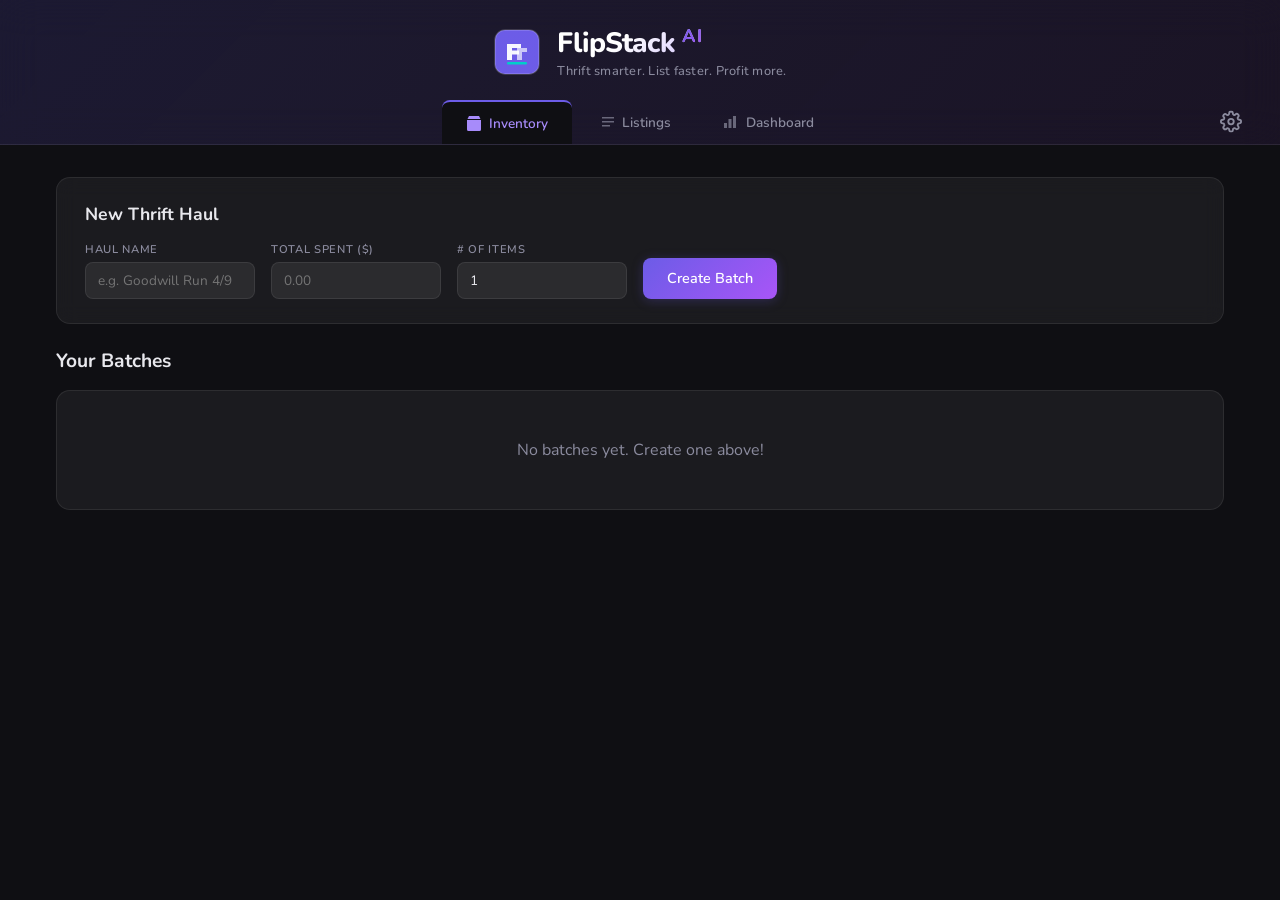
==== templates/index.html @ 7e057d4c "Fix dropdown overwriting title field, add Facebook launch button - Content script now tracks all fil" ====
<!DOCTYPE html>
<html lang="en">
<head>
    <meta charset="UTF-8">
    <meta name="viewport" content="width=device-width, initial-scale=1.0">
    <title>FlipStack AI</title>
    <link rel="preconnect" href="https://fonts.googleapis.com">
    <link rel="preconnect" href="https://fonts.gstatic.com" crossorigin>
    <link href="https://fonts.googleapis.com/css2?family=Nunito:wght@400;500;600;700;800&display=swap" rel="stylesheet">
    <link rel="stylesheet" href="/static/style.css">
</head>
<body>
    <header>
        <div class="brand">
            <svg class="logo" viewBox="0 0 48 48" fill="none" xmlns="http://www.w3.org/2000/svg">
                <rect x="2" y="2" width="44" height="44" rx="10" fill="url(#logo-grad)" stroke="rgba(255,255,255,0.2)" stroke-width="1.5"/>
                <path d="M14 32 L14 16 L28 16 L28 20 L19 20 L19 22.5 L26 22.5 L26 26.5 L19 26.5 L19 32 Z" fill="white" opacity="0.95"/>
                <path d="M24 20 L34 20 L34 24 L29 24 L29 32 L24 32 Z" fill="white" opacity="0.65"/>
                <rect x="14" y="34" width="20" height="2.5" rx="1.25" fill="url(#bar-grad)"/>
                <defs>
                    <linearGradient id="logo-grad" x1="0" y1="0" x2="48" y2="48">
                        <stop offset="0%" stop-color="#6c5ce7"/>
                        <stop offset="100%" stop-color="#a855f7"/>
                    </linearGradient>
                    <linearGradient id="bar-grad" x1="14" y1="0" x2="34" y2="0">
                        <stop offset="0%" stop-color="#00cec9"/>
                        <stop offset="100%" stop-color="#55efc4"/>
                    </linearGradient>
                </defs>
            </svg>
            <div class="brand-text">
                <h1>FlipStack <span class="ai-badge">AI</span></h1>
                <p class="tagline">Thrift smarter. List faster. Profit more.</p>
            </div>
        </div>
        <div class="header-row">
            <nav class="tabs">
                <button class="tab active" data-tab="inventory">
                    <svg width="16" height="16" viewBox="0 0 16 16" fill="currentColor"><path d="M3 1h10l1.5 3H1.5L3 1zM1 5h14v9.5a1.5 1.5 0 01-1.5 1.5h-11A1.5 1.5 0 011 14.5V5zm5 3h4v1.5H6z"/></svg>
                    Inventory
                </button>
                <button class="tab" data-tab="listings">
                    <svg width="16" height="16" viewBox="0 0 16 16" fill="currentColor"><path d="M2 3h12v1.5H2zm0 4h12v1.5H2zm0 4h8v1.5H2z"/></svg>
                    Listings
                </button>
                <button class="tab" data-tab="dashboard">
                    <svg width="16" height="16" viewBox="0 0 16 16" fill="currentColor"><path d="M1 14V9h3v5zm4.5 0V5h3v9zm4.5 0V2h3v12z"/></svg>
                    Dashboard
                </button>
            </nav>
            <button class="settings-cog" id="settings-cog" title="Settings">
                <svg width="22" height="22" viewBox="0 0 24 24" fill="none" stroke="currentColor" stroke-width="2" stroke-linecap="round" stroke-linejoin="round">
                    <circle cx="12" cy="12" r="3"/>
                    <path d="M19.4 15a1.65 1.65 0 00.33 1.82l.06.06a2 2 0 010 2.83 2 2 0 01-2.83 0l-.06-.06a1.65 1.65 0 00-1.82-.33 1.65 1.65 0 00-1 1.51V21a2 2 0 01-4 0v-.09A1.65 1.65 0 009 19.4a1.65 1.65 0 00-1.82.33l-.06.06a2 2 0 01-2.83-2.83l.06-.06A1.65 1.65 0 004.68 15a1.65 1.65 0 00-1.51-1H3a2 2 0 010-4h.09A1.65 1.65 0 004.6 9a1.65 1.65 0 00-.33-1.82l-.06-.06a2 2 0 012.83-2.83l.06.06A1.65 1.65 0 009 4.68a1.65 1.65 0 001-1.51V3a2 2 0 014 0v.09a1.65 1.65 0 001 1.51 1.65 1.65 0 001.82-.33l.06-.06a2 2 0 012.83 2.83l-.06.06A1.65 1.65 0 0019.4 9a1.65 1.65 0 001.51 1H21a2 2 0 010 4h-.09a1.65 1.65 0 00-1.51 1z"/>
                </svg>
            </button>
        </div>
    </header>

    <main>
        <!-- ==================== INVENTORY TAB ==================== -->
        <div class="tab-content active" id="tab-inventory">
            <section class="card batch-create-section">
                <h2>New Thrift Haul</h2>
                <div class="batch-form">
                    <div class="batch-field">
                        <label>Haul Name</label>
                        <input type="text" id="batch-name" placeholder="e.g. Goodwill Run 4/9">
                    </div>
                    <div class="batch-field">
                        <label>Total Spent ($)</label>
                        <input type="number" id="batch-total" step="0.01" min="0" placeholder="0.00">
                    </div>
                    <div class="batch-field">
                        <label># of Items</label>
                        <input type="number" id="batch-count" step="1" min="1" value="1" placeholder="1">
                    </div>
                    <button class="btn btn-accent" id="create-batch-btn">Create Batch</button>
                </div>
                <!-- Success callout after batch creation -->
                <div class="batch-created-callout" id="batch-created-callout" hidden>
                    <p>Batch created! Ready to upload items.</p>
                    <button class="btn btn-accent" id="go-to-listings-btn">Go to Listings &rarr;</button>
                </div>
            </section>

            <section class="batches-section">
                <h2>Your Batches</h2>
                <div id="batches-container">
                    <p class="empty-state" id="batches-empty">No batches yet. Create one above!</p>
                </div>
            </section>
        </div>

        <!-- ==================== LISTINGS TAB ==================== -->
        <div class="tab-content" id="tab-listings">
            <section class="card upload-section">
                <div class="upload-options">
                    <div class="upload-option">
                        <label>Batch</label>
                        <select id="upload-batch-select"><option value="">None</option></select>
                    </div>
                    <div class="upload-option">
                        <label>Category</label>
                        <select id="upload-category-select"><option value="">Select...</option></select>
                    </div>
                </div>
                <div id="dropzone" class="dropzone">
                    <div class="dropzone-content">
                        <div class="dropzone-icon">
                            <svg width="48" height="48" viewBox="0 0 48 48" fill="none"><rect x="4" y="8" width="40" height="32" rx="6" stroke="currentColor" stroke-width="2.5" fill="none"/><circle cx="16" cy="20" r="4" stroke="currentColor" stroke-width="2"/><path d="M4 32l10-10 8 8 6-6 16 16" stroke="currentColor" stroke-width="2.5" stroke-linecap="round" stroke-linejoin="round" fill="none"/></svg>
                        </div>
                        <p><strong>Drop clothing photos here</strong></p>
                        <p class="muted">or click to browse &bull; Multiple photos = one listing</p>
                    </div>
                    <input type="file" id="file-input" multiple accept="image/*" hidden>
                </div>
                <button id="upload-btn" class="btn btn-accent" disabled>
                    <span class="btn-text">Upload &amp; Analyze</span>
                    <span class="btn-loading" hidden>
                        <span class="spinner"></span> Analyzing with AI...
                    </span>
                </button>
            </section>

            <section class="listings-section">
                <div class="listings-header-row">
                    <h2>Your Listings</h2>
                    <a href="https://www.facebook.com/marketplace/create/item" target="_blank" class="btn btn-facebook" title="Open Facebook Marketplace">
                        <svg width="16" height="16" viewBox="0 0 24 24" fill="currentColor"><path d="M24 12.073c0-6.627-5.373-12-12-12s-12 5.373-12 12c0 5.99 4.388 10.954 10.125 11.854v-8.385H7.078v-3.47h3.047V9.43c0-3.007 1.792-4.669 4.533-4.669 1.312 0 2.686.235 2.686.235v2.953H15.83c-1.491 0-1.956.925-1.956 1.874v2.25h3.328l-.532 3.47h-2.796v8.385C19.612 23.027 24 18.062 24 12.073z"/></svg>
                        Post on Marketplace
                    </a>
                </div>
                <div id="listings-container">
                    <p class="empty-state" id="empty-msg">No listings yet. Upload some photos to get started!</p>
                </div>
            </section>
        </div>

        <!-- ==================== DASHBOARD TAB ==================== -->
        <div class="tab-content" id="tab-dashboard">
            <section class="dashboard-section">
                <h2>Profit &amp; Loss Dashboard</h2>
                <div class="summary-cards" id="summary-cards"></div>
                <div class="drill-down-controls">
                    <label>View by:</label>
                    <select id="drill-down-select">
                        <option value="batch">Batch</option>
                        <option value="category">Category</option>
                        <option value="item">Item</option>
                    </select>
                </div>
                <div class="drill-down-table" id="drill-down-table"></div>
            </section>
        </div>

        <!-- ==================== SETTINGS PAGE (overlay) ==================== -->
        <div class="settings-overlay" id="settings-overlay" hidden>
            <div class="settings-panel">
                <div class="settings-panel-header">
                    <h2>Settings</h2>
                    <button class="settings-close" id="settings-close">&times;</button>
                </div>
                <div class="settings-panel-body">
                    <!-- Display Mode -->
                    <div class="settings-group">
                        <h3>Display Mode</h3>
                        <div class="theme-buttons">
                            <button class="theme-btn active" data-theme="dark">
                                <span class="theme-preview dark-preview"></span>
                                Dark
                            </button>
                            <button class="theme-btn" data-theme="light">
                                <span class="theme-preview light-preview"></span>
                                Light
                            </button>
                            <button class="theme-btn" data-theme="evening">
                                <span class="theme-preview evening-preview"></span>
                                Evening
                            </button>
                        </div>
                    </div>
                    <!-- AI Prompt -->
                    <div class="settings-group">
                        <h3>AI Prompt</h3>
                        <p class="muted">Customize how the AI drafts your listings.</p>
                        <textarea id="prompt-editor" rows="10" maxlength="1000"></textarea>
                        <div class="char-counter"><span id="prompt-char-count">0</span> / 1000</div>
                        <div class="settings-actions">
                            <button class="btn btn-sm btn-accent" id="save-prompt-btn">Save Prompt</button>
                            <button class="btn btn-sm btn-ghost" id="reset-prompt-btn">Reset</button>
                        </div>
                    </div>
                    <!-- Categories -->
                    <div class="settings-group">
                        <h3>Categories</h3>
                        <p class="muted">One per line.</p>
                        <textarea id="category-editor" rows="6"></textarea>
                        <div class="settings-actions">
                            <button class="btn btn-sm btn-accent" id="save-categories-btn">Save</button>
                            <button class="btn btn-sm btn-ghost" id="reset-categories-btn">Reset</button>
                        </div>
                    </div>
                </div>
            </div>
        </div>
    </main>

    <div id="toast" class="toast" hidden></div>
    <script src="/static/app.js"></script>
</body>
</html>
---- static/style.css ----
/* === CSS VARIABLES (theming) === */
:root {
    --font: 'Nunito', sans-serif;
    --bg: #0f0f13;
    --bg-card: rgba(255,255,255,0.05);
    --bg-card-solid: #1a1a22;
    --bg-input: rgba(255,255,255,0.07);
    --border: rgba(255,255,255,0.08);
    --border-focus: var(--accent);
    --text: #e8e8ed;
    --text-muted: #8b8b9e;
    --accent: #6c5ce7;
    --accent-light: #a78bfa;
    --accent-glow: rgba(108,92,231,0.25);
    --green: #00cec9;
    --green-soft: rgba(0,206,201,0.15);
    --red: #ff6b6b;
    --red-soft: rgba(255,107,107,0.15);
    --radius: 14px;
    --radius-sm: 8px;
}

* { margin: 0; padding: 0; box-sizing: border-box; }

body {
    font-family: var(--font);
    background: var(--bg);
    color: var(--text);
    min-height: 100vh;
    -webkit-font-smoothing: antialiased;
}

/* === HEADER === */
header {
    background: linear-gradient(135deg, rgba(108,92,231,0.15) 0%, rgba(168,85,247,0.08) 100%);
    border-bottom: 1px solid var(--border);
    padding: 1.5rem 2rem 0;
    backdrop-filter: blur(20px);
}

.brand {
    display: flex;
    align-items: center;
    justify-content: center;
    gap: 1rem;
    margin-bottom: 1.25rem;
}

.logo { width: 48px; height: 48px; flex-shrink: 0; }

.brand-text h1 {
    font-size: 1.75rem;
    font-weight: 800;
    letter-spacing: -0.03em;
    background: linear-gradient(135deg, #fff 30%, var(--accent-light));
    -webkit-background-clip: text;
    -webkit-text-fill-color: transparent;
    background-clip: text;
}

.ai-badge {
    font-size: 0.65em;
    font-weight: 700;
    background: linear-gradient(135deg, var(--accent), #a855f7);
    -webkit-background-clip: text;
    -webkit-text-fill-color: transparent;
    background-clip: text;
    vertical-align: super;
    letter-spacing: 0.05em;
}

.tagline {
    font-size: 0.8rem;
    color: var(--text-muted);
    font-weight: 500;
    letter-spacing: 0.02em;
}

/* === HEADER ROW (tabs + settings cog) === */
.header-row {
    display: flex;
    align-items: center;
    justify-content: center;
    position: relative;
}

.settings-cog {
    position: absolute;
    right: 0;
    top: 50%;
    transform: translateY(-50%);
    background: none;
    border: none;
    color: var(--text-muted);
    cursor: pointer;
    padding: 0.4rem;
    border-radius: 50%;
    transition: all 0.2s;
    display: flex;
    align-items: center;
    justify-content: center;
}
.settings-cog:hover {
    color: var(--text);
    background: rgba(255,255,255,0.08);
}

/* === TABS === */
.tabs { display: flex; gap: 4px; justify-content: center; }
.tab {
    background: transparent;
    color: var(--text-muted);
    border: none;
    padding: 0.7rem 1.5rem;
    font-size: 0.85rem;
    font-weight: 600;
    cursor: pointer;
    border-radius: var(--radius-sm) var(--radius-sm) 0 0;
    transition: all 0.2s;
    display: flex;
    align-items: center;
    gap: 0.4rem;
    font-family: var(--font);
}
.tab:hover { color: var(--text); background: rgba(255,255,255,0.04); }
.tab.active {
    color: var(--accent-light);
    background: var(--bg);
    border-top: 2px solid var(--accent);
}
.tab svg { opacity: 0.7; }
.tab.active svg { opacity: 1; }
.tab-content { display: none; }
.tab-content.active { display: block; }

main { max-width: 1200px; margin: 0 auto; padding: 2rem 1rem; }

/* === CARDS === */
.card, .listing-card, .batch-card, .settings-section {
    background: var(--bg-card);
    border: 1px solid var(--border);
    border-radius: var(--radius);
    backdrop-filter: blur(10px);
    margin-bottom: 1.5rem;
}

/* === UPLOAD === */
.upload-section { padding: 1.75rem; }
.upload-options { display: flex; gap: 1rem; margin-bottom: 1rem; flex-wrap: wrap; }
.upload-option { display: flex; flex-direction: column; gap: 0.35rem; }
.upload-option label { font-size: 0.7rem; font-weight: 600; color: var(--text-muted); text-transform: uppercase; letter-spacing: 0.06em; }
.upload-option select, select {
    padding: 0.5rem 0.75rem;
    background: var(--bg-input);
    border: 1px solid var(--border);
    border-radius: var(--radius-sm);
    color: var(--text);
    font-size: 0.85rem;
    font-family: var(--font);
}
select:focus { outline: none; border-color: var(--accent); }

.dropzone {
    border: 2px dashed rgba(255,255,255,0.12);
    border-radius: var(--radius);
    padding: 3rem 2rem;
    text-align: center;
    cursor: pointer;
    transition: all 0.25s;
    background: rgba(255,255,255,0.02);
    margin-bottom: 1rem;
    color: var(--text-muted);
}
.dropzone:hover, .dropzone.dragover {
    border-color: var(--accent);
    background: var(--accent-glow);
    color: var(--text);
}
.dropzone-icon { margin-bottom: 0.75rem; opacity: 0.5; }
.dropzone:hover .dropzone-icon { opacity: 0.8; }
.dropzone p { margin: 0.25rem 0; }
.muted { color: var(--text-muted); font-size: 0.8rem; }

.file-previews { display: flex; flex-wrap: wrap; gap: 0.5rem; margin-top: 1rem; margin-bottom: 1rem; }
.file-preview { position: relative; width: 80px; height: 80px; border-radius: var(--radius-sm); overflow: hidden; border: 2px solid var(--border); }
.file-preview img { width: 100%; height: 100%; object-fit: cover; }
.file-preview .remove-preview {
    position: absolute; top: 3px; right: 3px; background: rgba(0,0,0,0.7); color: white;
    border: none; border-radius: 50%; width: 20px; height: 20px; font-size: 12px;
    cursor: pointer; display: flex; align-items: center; justify-content: center;
}

/* === BUTTONS === */
.btn {
    padding: 0.65rem 1.5rem; border: none; border-radius: var(--radius-sm);
    font-size: 0.9rem; font-weight: 600; cursor: pointer; transition: all 0.2s;
    font-family: var(--font);
}
.btn:disabled { opacity: 0.35; cursor: not-allowed; }
.btn-accent {
    background: linear-gradient(135deg, var(--accent), #a855f7);
    color: white;
    box-shadow: 0 2px 12px var(--accent-glow);
}
.btn-accent:hover:not(:disabled) { filter: brightness(1.15); transform: translateY(-1px); box-shadow: 0 4px 20px var(--accent-glow); }
.btn-sm { padding: 0.35rem 0.85rem; font-size: 0.75rem; }
.btn-ghost { background: var(--bg-input); color: var(--text-muted); border: 1px solid var(--border); }
.btn-ghost:hover { color: var(--text); border-color: rgba(255,255,255,0.2); }
.btn-copy { background: var(--bg-input); color: var(--text-muted); }
.btn-copy:hover { background: rgba(255,255,255,0.12); color: var(--text); }
.btn-copy.copied { background: var(--green); color: #000; }
.btn-danger { background: var(--red-soft); color: var(--red); border: 1px solid rgba(255,107,107,0.2); }
.btn-danger:hover { background: var(--red); color: white; }
.btn-save { background: var(--green-soft); color: var(--green); border: 1px solid rgba(0,206,201,0.2); }
.btn-save:hover { background: var(--green); color: #000; }
.btn-add-photos { background: var(--bg-input); color: var(--text-muted); }
.btn-add-photos:hover { color: var(--text); background: rgba(255,255,255,0.1); }

/* Spinner */
.spinner {
    display: inline-block; width: 14px; height: 14px;
    border: 2px solid rgba(255,255,255,0.3); border-top-color: white;
    border-radius: 50%; animation: spin 0.6s linear infinite; vertical-align: middle;
}
@keyframes spin { to { transform: rotate(360deg); } }

/* === SETTINGS OVERLAY === */
.settings-overlay {
    position: fixed;
    inset: 0;
    background: rgba(0, 0, 0, 0.6);
    backdrop-filter: blur(8px);
    z-index: 900;
    display: flex;
    align-items: center;
    justify-content: center;
    padding: 2rem;
}
.settings-overlay[hidden] { display: none; }

.settings-panel {
    background: var(--bg-card-solid);
    border: 1px solid var(--border);
    border-radius: var(--radius);
    width: 100%;
    max-width: 560px;
    max-height: 85vh;
    display: flex;
    flex-direction: column;
    box-shadow: 0 16px 64px rgba(0, 0, 0, 0.5);
}

.settings-panel-header {
    display: flex;
    align-items: center;
    justify-content: space-between;
    padding: 1.25rem 1.5rem;
    border-bottom: 1px solid var(--border);
    flex-shrink: 0;
}
.settings-panel-header h2 {
    font-size: 1.15rem;
    font-weight: 700;
}

.settings-close {
    background: none;
    border: none;
    color: var(--text-muted);
    font-size: 1.5rem;
    cursor: pointer;
    padding: 0.25rem 0.5rem;
    border-radius: var(--radius-sm);
    line-height: 1;
    transition: all 0.2s;
}
.settings-close:hover {
    color: var(--text);
    background: rgba(255, 255, 255, 0.08);
}

.settings-panel-body {
    padding: 1.5rem;
    overflow-y: auto;
    flex: 1;
}

.settings-group { margin-bottom: 1.5rem; padding-top: 1rem; border-top: 1px solid var(--border); }
.settings-group:first-child { border-top: none; padding-top: 0; }
.settings-group h3 { font-size: 0.9rem; font-weight: 600; margin-bottom: 0.4rem; }
.settings-group p { margin-bottom: 0.5rem; }
.settings-group textarea {
    width: 100%; padding: 0.75rem;
    background: var(--bg-input); border: 1px solid var(--border); border-radius: var(--radius-sm);
    color: var(--text); font-size: 0.8rem; font-family: 'JetBrains Mono', 'Consolas', monospace;
    line-height: 1.6; resize: vertical;
}
.settings-group textarea:focus { outline: none; border-color: var(--accent); }
.settings-actions { display: flex; gap: 0.5rem; margin-top: 0.5rem; }

/* Theme buttons */
.theme-buttons {
    display: flex;
    gap: 0.75rem;
    flex-wrap: wrap;
}

.theme-btn {
    display: flex;
    flex-direction: column;
    align-items: center;
    gap: 0.5rem;
    padding: 0.75rem 1.25rem;
    background: var(--bg-input);
    border: 2px solid var(--border);
    border-radius: var(--radius-sm);
    color: var(--text-muted);
    font-size: 0.8rem;
    font-weight: 600;
    font-family: var(--font);
    cursor: pointer;
    transition: all 0.2s;
    min-width: 90px;
}
.theme-btn:hover {
    border-color: rgba(255, 255, 255, 0.2);
    color: var(--text);
}
.theme-btn.active {
    border-color: var(--accent);
    color: var(--accent-light);
    background: var(--accent-glow);
}

.theme-preview {
    display: block;
    width: 40px;
    height: 28px;
    border-radius: 6px;
    border: 1px solid rgba(128, 128, 128, 0.3);
}
.dark-preview { background: linear-gradient(135deg, #0f0f13, #1a1a22); }
.light-preview { background: linear-gradient(135deg, #f5f5f7, #ffffff); }
.evening-preview { background: linear-gradient(135deg, #f5f0e8, #efe9df); }

/* Character counter */
.char-counter {
    text-align: right;
    font-size: 0.7rem;
    color: var(--text-muted);
    margin-top: 0.3rem;
    font-weight: 600;
}
.char-counter.over-limit { color: var(--red); }

/* === LISTINGS === */
.listings-section h2, .batches-section h2, .dashboard-section h2 { font-size: 1.2rem; font-weight: 700; margin-bottom: 1rem; }

.listings-header-row {
    display: flex;
    align-items: center;
    justify-content: space-between;
    margin-bottom: 1rem;
    flex-wrap: wrap;
    gap: 0.5rem;
}
.listings-header-row h2 { margin-bottom: 0; }

.btn-facebook {
    display: inline-flex;
    align-items: center;
    gap: 0.5rem;
    padding: 0.5rem 1rem;
    background: #1877f2;
    color: white;
    border: none;
    border-radius: var(--radius-sm);
    font-size: 0.8rem;
    font-weight: 700;
    font-family: var(--font);
    text-decoration: none;
    cursor: pointer;
    transition: all 0.2s;
}
.btn-facebook:hover {
    background: #166fe5;
    filter: brightness(1.1);
    transform: translateY(-1px);
    box-shadow: 0 4px 12px rgba(24,119,242,0.3);
}
.empty-state {
    text-align: center; color: var(--text-muted); padding: 3rem;
    background: var(--bg-card); border: 1px solid var(--border); border-radius: var(--radius);
}

.listing-card { overflow: hidden; }
.listing-header {
    display: flex; align-items: center; justify-content: space-between;
    padding: 0.85rem 1.25rem; border-bottom: 1px solid var(--border);
}
.listing-header h3 { font-size: 0.85rem; color: var(--text-muted); font-weight: 500; }
.listing-actions { display: flex; gap: 0.4rem; }
.listing-body { display: flex; gap: 1.25rem; padding: 1.25rem; }
.listing-photos { flex-shrink: 0; display: flex; flex-direction: column; gap: 0.5rem; align-items: center; }
.listing-photos img {
    width: 130px; height: 130px; object-fit: cover; border-radius: var(--radius-sm);
    border: 1px solid var(--border); cursor: pointer; transition: all 0.2s;
}
.listing-photos img:hover { transform: scale(1.05); border-color: var(--accent); }
.photo-thumb-row { display: flex; gap: 0.4rem; }
.photo-thumb-row img { width: 40px; height: 40px; border-radius: 4px; }
.listing-fields { flex: 1; min-width: 0; }
.field-group { margin-bottom: 0.85rem; }
.field-group:last-child { margin-bottom: 0; }
.field-label { display: flex; align-items: center; justify-content: space-between; margin-bottom: 0.25rem; }
.field-label label { font-size: 0.7rem; font-weight: 600; color: var(--text-muted); text-transform: uppercase; letter-spacing: 0.06em; }
.field-group textarea, .field-group input[type="text"] {
    width: 100%; padding: 0.55rem 0.75rem;
    background: var(--bg-input); border: 1px solid var(--border); border-radius: var(--radius-sm);
    color: var(--text); font-size: 0.85rem; font-family: var(--font); resize: vertical;
}
.field-group textarea:focus, .field-group input[type="text"]:focus { outline: none; border-color: var(--accent); }
.field-group textarea { min-height: 60px; }
.field-group select {
    width: 100%; padding: 0.5rem 0.75rem;
    background: var(--bg-input); border: 1px solid var(--border); border-radius: var(--radius-sm);
    color: var(--text); font-size: 0.85rem; font-family: var(--font);
}
.copy-all-row { padding: 0.65rem 1.25rem; border-top: 1px solid var(--border); display: flex; justify-content: flex-end; gap: 0.4rem; }

/* === INVENTORY === */
.batch-create-section { padding: 1.5rem 1.75rem; }
.batch-create-section h2 { font-size: 1.1rem; margin-bottom: 1rem; }
.batch-form { display: flex; gap: 1rem; align-items: flex-end; flex-wrap: wrap; }
.batch-field { display: flex; flex-direction: column; gap: 0.3rem; }
.batch-field label { font-size: 0.7rem; font-weight: 600; color: var(--text-muted); text-transform: uppercase; letter-spacing: 0.06em; }
.batch-field input {
    padding: 0.5rem 0.75rem; background: var(--bg-input); border: 1px solid var(--border);
    border-radius: var(--radius-sm); color: var(--text); font-size: 0.85rem; font-family: var(--font); width: 170px;
}
.batch-field input:focus { outline: none; border-color: var(--accent); }

.batch-created-callout {
    margin-top: 1.25rem;
    padding: 1rem 1.25rem;
    background: var(--green-soft);
    border: 1px solid rgba(0, 206, 201, 0.25);
    border-radius: var(--radius-sm);
    display: flex;
    align-items: center;
    justify-content: space-between;
    gap: 1rem;
    flex-wrap: wrap;
}
.batch-created-callout p {
    color: var(--green);
    font-weight: 600;
    font-size: 0.9rem;
}
.batch-created-callout[hidden] { display: none; }

.batch-card { overflow: hidden; }
.batch-card-header { display: flex; align-items: flex-start; justify-content: space-between; padding: 1.25rem; border-bottom: 1px solid var(--border); }
.batch-info h3 { font-size: 1.05rem; margin-bottom: 0.5rem; font-weight: 700; }
.batch-stats { display: flex; flex-wrap: wrap; gap: 0.4rem 1.1rem; font-size: 0.8rem; color: var(--text-muted); }
.batch-stats strong { color: var(--text); }
.batch-stats .balanced { color: var(--green); }
.batch-stats .out-of-balance { color: var(--red); font-weight: 700; }
.batch-stats .revenue { color: var(--accent-light); }
.batch-actions { display: flex; gap: 0.4rem; flex-shrink: 0; }

.balance-warning {
    margin-top: 0.6rem; padding: 0.5rem 0.75rem;
    background: var(--red-soft); border: 1px solid rgba(255,107,107,0.3);
    border-radius: var(--radius-sm); color: var(--red); font-size: 0.75rem; font-weight: 600;
}

.batch-items { padding: 0.75rem 1rem; overflow-x: auto; }
.inventory-table { width: 100%; border-collapse: collapse; font-size: 0.8rem; }
.inventory-table th {
    text-align: left; padding: 0.5rem 0.5rem; font-size: 0.65rem; font-weight: 600;
    color: var(--text-muted); text-transform: uppercase; letter-spacing: 0.06em;
    border-bottom: 1px solid var(--border); white-space: nowrap;
}
.inventory-table td { padding: 0.5rem 0.5rem; border-bottom: 1px solid rgba(255,255,255,0.03); vertical-align: middle; }
.inventory-table tr:last-child td { border-bottom: none; }
.inventory-table tr:hover { background: rgba(255,255,255,0.02); }
.table-thumb { width: 40px; height: 40px; object-fit: cover; border-radius: 6px; border: 1px solid var(--border); }
.cost-input {
    width: 85px; padding: 0.3rem 0.4rem;
    background: var(--bg-input); border: 1px solid var(--border); border-radius: 6px;
    color: var(--text); font-size: 0.8rem; font-family: var(--font);
}
.cost-input:focus { outline: none; border-color: var(--accent); }
.table-select {
    padding: 0.3rem 0.4rem; background: var(--bg-input); border: 1px solid var(--border);
    border-radius: 6px; color: var(--text); font-size: 0.75rem; font-family: var(--font);
}
.center-cell { text-align: center; }
.inventory-table input[type="checkbox"] {
    width: 16px; height: 16px; cursor: pointer; accent-color: var(--accent);
}
.item-name { max-width: 180px; overflow: hidden; text-overflow: ellipsis; white-space: nowrap; }
.batch-table-actions { display: flex; justify-content: flex-end; padding-top: 0.75rem; }
.batch-empty-items { padding: 1.5rem; text-align: center; }

/* === DASHBOARD === */
.summary-cards { display: grid; grid-template-columns: repeat(auto-fit, minmax(180px, 1fr)); gap: 1rem; margin-bottom: 2rem; }
.summary-card {
    background: var(--bg-card); border: 1px solid var(--border); border-radius: var(--radius);
    padding: 1.25rem; text-align: center; position: relative; overflow: hidden;
}
.summary-card::before {
    content: ''; position: absolute; top: 0; left: 0; right: 0; height: 3px;
    background: linear-gradient(90deg, var(--accent), var(--accent-light));
    opacity: 0.5;
}
.summary-card .card-label { font-size: 0.65rem; font-weight: 600; color: var(--text-muted); text-transform: uppercase; letter-spacing: 0.06em; margin-bottom: 0.4rem; }
.summary-card .card-value { font-size: 1.3rem; font-weight: 700; }
.summary-card.positive::before { background: linear-gradient(90deg, var(--green), #55efc4); opacity: 1; }
.summary-card.positive .card-value { color: var(--green); }
.summary-card.negative::before { background: var(--red); opacity: 1; }
.summary-card.negative .card-value { color: var(--red); }

.drill-down-controls { display: flex; align-items: center; gap: 0.75rem; margin-bottom: 1rem; }
.drill-down-controls label { font-size: 0.85rem; font-weight: 600; color: var(--text-muted); }
.drill-down-controls select {
    padding: 0.5rem 0.75rem; background: var(--bg-input); border: 1px solid var(--border);
    border-radius: var(--radius-sm); color: var(--text); font-size: 0.85rem; font-family: var(--font);
}

.pl-table {
    width: 100%; border-collapse: collapse;
    background: var(--bg-card); border: 1px solid var(--border);
    border-radius: var(--radius); overflow: hidden;
}
.pl-table th {
    text-align: left; padding: 0.7rem 1rem; font-size: 0.65rem; font-weight: 600;
    color: var(--text-muted); text-transform: uppercase; letter-spacing: 0.06em;
    background: rgba(255,255,255,0.03); border-bottom: 1px solid var(--border); white-space: nowrap;
}
.pl-table td { padding: 0.6rem 1rem; border-bottom: 1px solid rgba(255,255,255,0.03); font-size: 0.85rem; }
.pl-table tr:last-child td { border-bottom: none; }
.pl-table tr:hover { background: rgba(255,255,255,0.02); }
.pl-value.positive { color: var(--green); font-weight: 600; }
.pl-value.negative { color: var(--red); font-weight: 600; }

/* === TOAST === */
.toast {
    position: fixed; bottom: 2rem; left: 50%; transform: translateX(-50%);
    background: var(--bg-card-solid); color: var(--text); padding: 0.75rem 1.5rem;
    border-radius: var(--radius-sm); font-size: 0.85rem; z-index: 1000;
    border: 1px solid var(--border); box-shadow: 0 8px 32px rgba(0,0,0,0.4);
    transition: opacity 0.3s;
}
.toast.show { opacity: 1; }

/* === LIGHTBOX === */
.lightbox {
    position: fixed; inset: 0; background: rgba(0,0,0,0.9);
    display: flex; align-items: center; justify-content: center;
    z-index: 999; cursor: pointer; backdrop-filter: blur(8px);
}
.lightbox img { max-width: 90vw; max-height: 90vh; border-radius: var(--radius); }

.upload-section.loading .dropzone { opacity: 0.4; pointer-events: none; }

/* === RESPONSIVE === */
@media (max-width: 700px) {
    .brand { flex-direction: column; gap: 0.5rem; }
    .brand-text { text-align: center; }
    .listing-body { flex-direction: column; }
    .listing-photos img { width: 100%; height: 200px; }
    .batch-form { flex-direction: column; }
    .batch-field input { width: 100%; }
    .tabs { gap: 2px; }
    .tab { padding: 0.55rem 0.85rem; font-size: 0.75rem; }
    .upload-options { flex-direction: column; }
    .summary-cards { grid-template-columns: 1fr 1fr; }
    .settings-overlay { padding: 1rem; }
    .settings-panel { max-height: 90vh; }
    .theme-buttons { justify-content: center; }
}
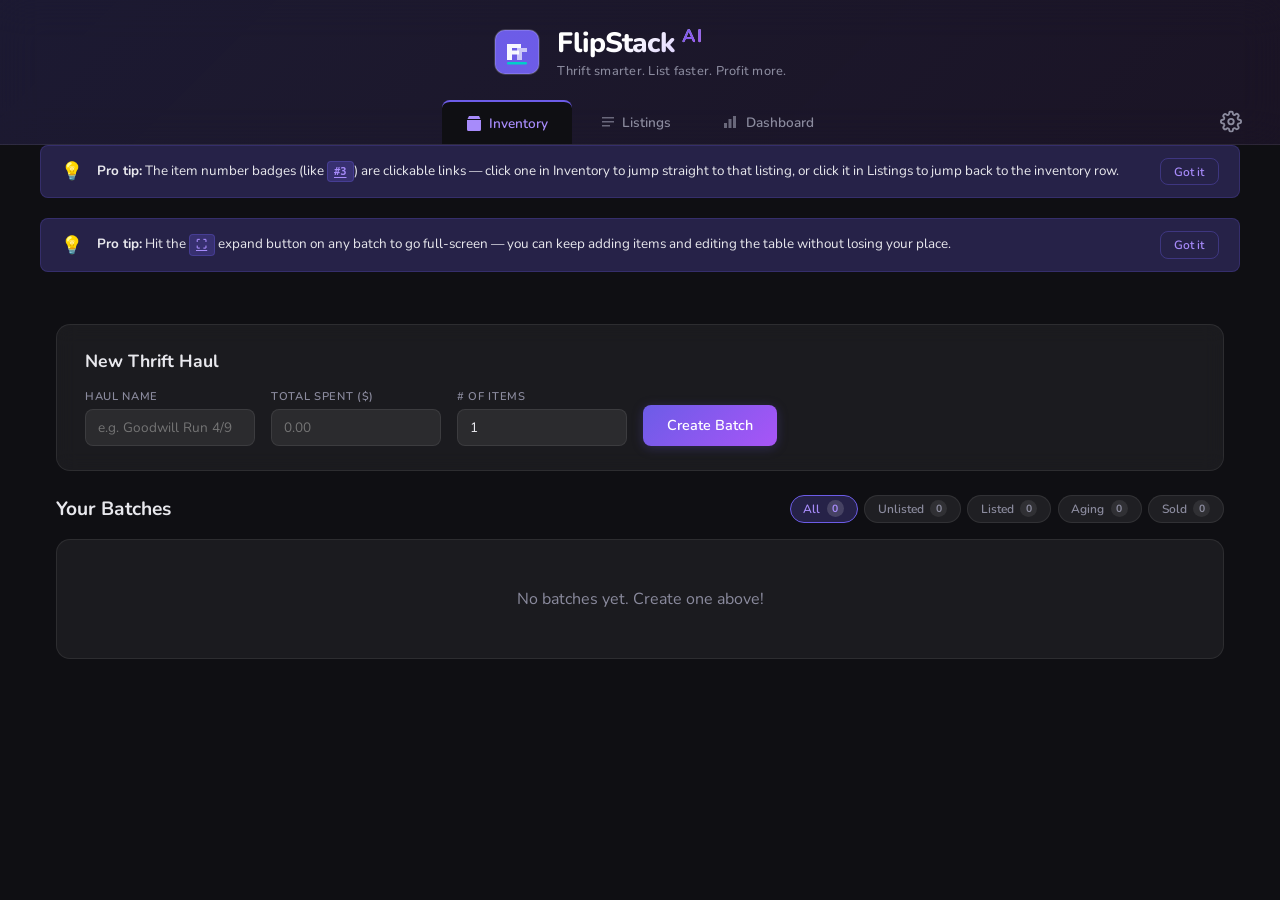
==== commit 15a5d495: "Add delete with undo, batch edit modal, expand view, pro tips, and misc UX fixes" ====
--- a/templates/index.html
+++ b/templates/index.html
@@ -57,6 +57,22 @@
         </div>
     </header>
 
+    <div id="link-hint-banner" class="link-hint-banner" hidden>
+        <span class="link-hint-icon">💡</span>
+        <span class="link-hint-text">
+            <strong>Pro tip:</strong> The item number badges (like <span class="link-hint-example">#3</span>) are clickable links — click one in Inventory to jump straight to that listing, or click it in Listings to jump back to the inventory row.
+        </span>
+        <button class="link-hint-dismiss" id="link-hint-dismiss">Got it</button>
+    </div>
+
+    <div id="expand-hint-banner" class="link-hint-banner" hidden>
+        <span class="link-hint-icon">💡</span>
+        <span class="link-hint-text">
+            <strong>Pro tip:</strong> Hit the <span class="link-hint-example" style="font-size:0.8em;letter-spacing:0.02em">⛶</span> expand button on any batch to go full-screen — you can keep adding items and editing the table without losing your place.
+        </span>
+        <button class="link-hint-dismiss" id="expand-hint-dismiss">Got it</button>
+    </div>
+
     <main>
         <!-- ==================== INVENTORY TAB ==================== -->
         <div class="tab-content active" id="tab-inventory">
@@ -85,7 +101,16 @@
             </section>
 
             <section class="batches-section">
-                <h2>Your Batches</h2>
+                <div class="listings-section-header">
+                    <h2>Your Batches</h2>
+                    <div class="listing-filters" id="batch-filters">
+                        <button class="filter-btn active" data-filter="all">All <span class="filter-count">0</span></button>
+                        <button class="filter-btn" data-filter="unlisted">Unlisted <span class="filter-count">0</span></button>
+                        <button class="filter-btn" data-filter="listed">Listed <span class="filter-count">0</span></button>
+                        <button class="filter-btn" data-filter="aging">Aging <span class="filter-count">0</span></button>
+                        <button class="filter-btn" data-filter="sold">Sold <span class="filter-count">0</span></button>
+                    </div>
+                </div>
                 <div id="batches-container">
                     <p class="empty-state" id="batches-empty">No batches yet. Create one above!</p>
                 </div>
@@ -115,21 +140,37 @@
                     </div>
                     <input type="file" id="file-input" multiple accept="image/*" hidden>
                 </div>
-                <button id="upload-btn" class="btn btn-accent" disabled>
-                    <span class="btn-text">Upload &amp; Analyze</span>
-                    <span class="btn-loading" hidden>
-                        <span class="spinner"></span> Analyzing with AI...
-                    </span>
-                </button>
+                <div class="upload-btn-row">
+                    <button id="upload-btn" class="btn btn-accent" disabled>
+                        <span class="btn-text">Upload &amp; Analyze</span>
+                        <span class="btn-loading" hidden>
+                            <span class="spinner"></span> Analyzing with AI...
+                        </span>
+                    </button>
+                    <button id="no-photo-btn" class="btn btn-ghost">No Photo</button>
+                </div>
             </section>
 
             <section class="listings-section">
-                <div class="listings-header-row">
+                <div class="listings-section-header">
                     <h2>Your Listings</h2>
-                    <a href="https://www.facebook.com/marketplace/create/item" target="_blank" class="btn btn-facebook" title="Open Facebook Marketplace">
-                        <svg width="16" height="16" viewBox="0 0 24 24" fill="currentColor"><path d="M24 12.073c0-6.627-5.373-12-12-12s-12 5.373-12 12c0 5.99 4.388 10.954 10.125 11.854v-8.385H7.078v-3.47h3.047V9.43c0-3.007 1.792-4.669 4.533-4.669 1.312 0 2.686.235 2.686.235v2.953H15.83c-1.491 0-1.956.925-1.956 1.874v2.25h3.328l-.532 3.47h-2.796v8.385C19.612 23.027 24 18.062 24 12.073z"/></svg>
-                        Post on Marketplace
-                    </a>
+                    <div class="listing-filters" id="listing-filters">
+                        <button class="filter-btn active" data-filter="all">
+                            All <span class="filter-count">0</span>
+                        </button>
+                        <button class="filter-btn" data-filter="unlisted">
+                            Unlisted <span class="filter-count">0</span>
+                        </button>
+                        <button class="filter-btn" data-filter="listed">
+                            Listed <span class="filter-count">0</span>
+                        </button>
+                        <button class="filter-btn" data-filter="aging">
+                            Aging <span class="filter-count">0</span>
+                        </button>
+                        <button class="filter-btn" data-filter="sold">
+                            Sold <span class="filter-count">0</span>
+                        </button>
+                    </div>
                 </div>
                 <div id="listings-container">
                     <p class="empty-state" id="empty-msg">No listings yet. Upload some photos to get started!</p>
@@ -201,10 +242,123 @@
                             <button class="btn btn-sm btn-ghost" id="reset-categories-btn">Reset</button>
                         </div>
                     </div>
-                </div>
-            </div>
-        </div>
+                    <!-- Aging Listings -->
+                    <div class="settings-group">
+                        <h3>Aging Listing Threshold</h3>
+                        <p class="muted">Flag items as "Aging Listing" if they have been listed longer than this many days.</p>
+                        <div class="aging-row">
+                            <input type="number" id="aging-days-input" min="1" max="365" value="30" style="width:90px;">
+                            <span class="muted">days</span>
+                            <button class="btn btn-sm btn-accent" id="save-aging-btn">Save</button>
+                        </div>
+                    </div>
+                    <!-- Delete Undo Timer -->
+                    <div class="settings-group">
+                        <h3>Delete Undo Timer</h3>
+                        <p class="muted">How long you have to undo an item deletion before it's permanent.</p>
+                        <div class="aging-row">
+                            <input type="number" id="undo-timer-input" min="2" max="30" value="5" style="width:90px;">
+                            <span class="muted">seconds</span>
+                            <button class="btn btn-sm btn-accent" id="save-undo-timer-btn">Save</button>
+                        </div>
+                    </div>
+                    <!-- Pinterest -->
+                    <div class="settings-group">
+                        <h3>Pinterest</h3>
+                        <div id="pinterest-disconnected">
+                            <p class="muted">Post listings directly as Pinterest pins with one click.</p>
+                            <p class="muted" style="margin-top:0.4rem">Add <code>PINTEREST_CLIENT_ID</code> and <code>PINTEREST_CLIENT_SECRET</code> to your <code>.env</code>, then connect below.</p>
+                            <button class="btn btn-sm btn-pinterest-connect" id="pinterest-connect-btn">Connect Pinterest</button>
+                        </div>
+                        <div id="pinterest-connected" hidden>
+                            <div class="pinterest-status">
+                                <span class="pinterest-status-dot"></span>
+                                <span>Connected</span>
+                                <button class="btn btn-sm btn-ghost" id="pinterest-disconnect-btn" style="margin-left:auto">Disconnect</button>
+                            </div>
+                            <div class="pinterest-board-row">
+                                <label>Default Board</label>
+                                <select id="pinterest-board-select"><option value="">Loading boards…</option></select>
+                                <button class="btn btn-sm btn-accent" id="pinterest-save-board-btn">Save</button>
+                            </div>
+                        </div>
+                    </div>
+                </div>
+            </div>
+        </div>
+
+        <!-- Shared datalists (populated via JS) -->
+        <datalist id="brand-options"></datalist>
+        <datalist id="size-options">
+            <!-- Letter sizes -->
+            <option value="XXS"><option value="XS"><option value="S">
+            <option value="M"><option value="L"><option value="XL">
+            <option value="XXL"><option value="XXXL">
+            <!-- Women's numeric -->
+            <option value="00"><option value="0"><option value="2">
+            <option value="4"><option value="6"><option value="8">
+            <option value="10"><option value="12"><option value="14">
+            <option value="16"><option value="18"><option value="20">
+            <!-- Men's / juniors -->
+            <option value="28"><option value="29"><option value="30">
+            <option value="31"><option value="32"><option value="33">
+            <option value="34"><option value="36"><option value="38">
+            <option value="40"><option value="42"><option value="44">
+            <!-- US Shoe sizes -->
+            <option value="5"><option value="5.5"><option value="6">
+            <option value="6.5"><option value="7"><option value="7.5">
+            <option value="8"><option value="8.5"><option value="9">
+            <option value="9.5"><option value="10"><option value="10.5">
+            <option value="11"><option value="11.5"><option value="12">
+            <option value="12.5"><option value="13"><option value="13.5">
+            <option value="14">
+            <!-- Kids -->
+            <option value="2T"><option value="3T"><option value="4T">
+            <option value="5T"><option value="6K"><option value="7K">
+            <option value="8K"><option value="10K"><option value="12K">
+            <option value="14K"><option value="16K">
+            <!-- One Size -->
+            <option value="One Size">
+        </datalist>
     </main>
+
+    <!-- ==================== BATCH EDIT MODAL ==================== -->
+    <div id="batch-edit-modal" class="modal-backdrop" hidden>
+        <div class="modal-card" role="dialog" aria-modal="true" aria-labelledby="batch-edit-title">
+            <div class="modal-header">
+                <h2 id="batch-edit-title">Edit Batch</h2>
+                <button class="modal-close" id="batch-edit-close" aria-label="Close">&times;</button>
+            </div>
+            <div class="modal-body">
+                <div class="modal-field">
+                    <label for="be-name">Batch Name</label>
+                    <input type="text" id="be-name" class="modal-input" placeholder="e.g. Goodwill Run #4">
+                </div>
+                <div class="modal-row">
+                    <div class="modal-field">
+                        <label for="be-total">Total Spent ($)</label>
+                        <div class="currency-wrap">
+                            <span>$</span>
+                            <input type="number" id="be-total" class="modal-input" min="0" step="0.01" placeholder="0.00">
+                        </div>
+                    </div>
+                    <div class="modal-field">
+                        <label for="be-expected">Items Expected</label>
+                        <input type="number" id="be-expected" class="modal-input" min="0" step="1" placeholder="0">
+                    </div>
+                    <div class="modal-field">
+                        <label>Items Uploaded</label>
+                        <div class="modal-readonly" id="be-uploaded">—</div>
+                    </div>
+                </div>
+                <p class="muted" style="margin-top:.5rem;font-size:.8rem">Changing the total or expected count will rebalance costs across unlocked items.</p>
+            </div>
+            <div class="modal-footer">
+                <button class="btn btn-ghost" id="batch-edit-cancel">Cancel</button>
+                <button class="btn btn-accent" id="batch-edit-save">Save Changes</button>
+            </div>
+        </div>
+    </div>
 
     <div id="toast" class="toast" hidden></div>
     <script src="/static/app.js"></script>
--- a/static/style.css
+++ b/static/style.css
@@ -356,15 +356,82 @@
 /* === LISTINGS === */
 .listings-section h2, .batches-section h2, .dashboard-section h2 { font-size: 1.2rem; font-weight: 700; margin-bottom: 1rem; }
 
-.listings-header-row {
+.listings-section-header {
     display: flex;
     align-items: center;
     justify-content: space-between;
+    flex-wrap: wrap;
+    gap: 0.75rem;
     margin-bottom: 1rem;
-    flex-wrap: wrap;
-    gap: 0.5rem;
-}
-.listings-header-row h2 { margin-bottom: 0; }
+}
+.listings-section-header h2 { margin-bottom: 0; }
+
+/* Quick-filter pills */
+.listing-filters { display: flex; gap: 0.4rem; flex-wrap: wrap; }
+
+.filter-btn {
+    display: inline-flex;
+    align-items: center;
+    gap: 0.4rem;
+    padding: 0.3rem 0.8rem;
+    background: var(--bg-input);
+    border: 1px solid var(--border);
+    border-radius: 20px;
+    color: var(--text-muted);
+    font-size: 0.75rem;
+    font-weight: 600;
+    font-family: var(--font);
+    cursor: pointer;
+    transition: all 0.18s;
+    white-space: nowrap;
+}
+.filter-btn:hover { color: var(--text); border-color: rgba(255,255,255,0.2); }
+
+.filter-count {
+    display: inline-flex;
+    align-items: center;
+    justify-content: center;
+    min-width: 17px;
+    height: 17px;
+    padding: 0 4px;
+    background: rgba(255,255,255,0.08);
+    border-radius: 10px;
+    font-size: 0.65rem;
+    font-weight: 700;
+}
+
+/* Active pill colours per status */
+.filter-btn.active[data-filter="all"] {
+    color: var(--accent-light); border-color: var(--accent); background: var(--accent-glow);
+}
+.filter-btn.active[data-filter="unlisted"] {
+    color: var(--text); border-color: rgba(255,255,255,0.25); background: rgba(255,255,255,0.06);
+}
+.filter-btn.active[data-filter="listed"] {
+    color: var(--accent-light); border-color: var(--accent); background: var(--accent-glow);
+}
+.filter-btn.active[data-filter="aging"] {
+    color: #f0a000; border-color: rgba(255,165,0,0.35); background: rgba(255,165,0,0.1);
+}
+.filter-btn.active[data-filter="sold"] {
+    color: var(--green); border-color: rgba(0,206,201,0.3); background: var(--green-soft);
+}
+/* Tint the count chip to match the active colour */
+.filter-btn.active .filter-count { background: rgba(255,255,255,0.15); }
+
+.btn-save-photos {
+    display: inline-flex;
+    align-items: center;
+    gap: 0.4rem;
+    background: var(--accent-glow);
+    color: var(--accent-light);
+    border: 1px solid rgba(108,92,231,0.2);
+}
+.btn-save-photos:hover {
+    background: var(--accent);
+    color: white;
+    border-color: var(--accent);
+}
 
 .btn-facebook {
     display: inline-flex;
@@ -388,6 +455,125 @@
     transform: translateY(-1px);
     box-shadow: 0 4px 12px rgba(24,119,242,0.3);
 }
+
+.btn-depop {
+    display: inline-flex;
+    align-items: center;
+    gap: 0.5rem;
+    padding: 0.5rem 1rem;
+    background: #ff2300;
+    color: white;
+    border: none;
+    border-radius: var(--radius-sm);
+    font-size: 0.8rem;
+    font-weight: 700;
+    font-family: var(--font);
+    text-decoration: none;
+    cursor: pointer;
+    transition: all 0.2s;
+}
+.btn-depop:hover {
+    background: #e01f00;
+    filter: brightness(1.1);
+    transform: translateY(-1px);
+    box-shadow: 0 4px 12px rgba(255,35,0,0.3);
+}
+
+.btn-pinterest {
+    display: inline-flex;
+    align-items: center;
+    gap: 0.5rem;
+    padding: 0.5rem 1rem;
+    background: #e60023;
+    color: white;
+    border: none;
+    border-radius: var(--radius-sm);
+    font-size: 0.8rem;
+    font-weight: 700;
+    font-family: var(--font);
+    text-decoration: none;
+    cursor: pointer;
+    transition: all 0.2s;
+}
+.btn-pinterest:hover {
+    background: #c0001d;
+    transform: translateY(-1px);
+    box-shadow: 0 4px 12px rgba(230,0,35,0.3);
+}
+.btn-pinterest:disabled { opacity: 0.45; cursor: not-allowed; transform: none; box-shadow: none; }
+
+/* Pinterest settings panel */
+.btn-pinterest-connect {
+    margin-top: 0.65rem;
+    background: #e60023;
+    color: white;
+    border: none;
+}
+.btn-pinterest-connect:hover { background: #c0001d; }
+
+.pinterest-status {
+    display: flex;
+    align-items: center;
+    gap: 0.55rem;
+    margin-bottom: 0.75rem;
+    font-size: 0.85rem;
+    font-weight: 600;
+}
+.pinterest-status-dot {
+    width: 8px; height: 8px;
+    border-radius: 50%;
+    background: var(--green);
+    flex-shrink: 0;
+    box-shadow: 0 0 0 2px var(--green-soft);
+}
+.pinterest-board-row {
+    display: flex;
+    align-items: center;
+    gap: 0.6rem;
+    flex-wrap: wrap;
+}
+.pinterest-board-row label {
+    font-size: 0.75rem;
+    font-weight: 600;
+    color: var(--text-muted);
+    text-transform: uppercase;
+    letter-spacing: 0.05em;
+    flex-shrink: 0;
+}
+.pinterest-board-row select {
+    flex: 1;
+    min-width: 150px;
+    padding: 0.4rem 0.6rem;
+    background: var(--bg-input);
+    border: 1px solid var(--border);
+    border-radius: var(--radius-sm);
+    color: var(--text);
+    font-size: 0.82rem;
+    font-family: var(--font);
+}
+
+.btn-ebay {
+    display: inline-flex;
+    align-items: center;
+    gap: 0.5rem;
+    padding: 0.5rem 1rem;
+    background: #0064d2;
+    color: white;
+    border: none;
+    border-radius: var(--radius-sm);
+    font-size: 0.8rem;
+    font-weight: 700;
+    font-family: var(--font);
+    text-decoration: none;
+    cursor: pointer;
+    transition: all 0.2s;
+}
+.btn-ebay:hover {
+    background: #0054b0;
+    filter: brightness(1.1);
+    transform: translateY(-1px);
+    box-shadow: 0 4px 12px rgba(0,100,210,0.3);
+}
 .empty-state {
     text-align: center; color: var(--text-muted); padding: 3rem;
     background: var(--bg-card); border: 1px solid var(--border); border-radius: var(--radius);
@@ -395,8 +581,8 @@
 
 .listing-card { overflow: hidden; }
 .listing-header {
-    display: flex; align-items: center; justify-content: space-between;
-    padding: 0.85rem 1.25rem; border-bottom: 1px solid var(--border);
+    display: flex; align-items: flex-start; justify-content: space-between;
+    padding: 0.85rem 1.25rem; border-bottom: 1px solid var(--border); gap: 0.75rem;
 }
 .listing-header h3 { font-size: 0.85rem; color: var(--text-muted); font-weight: 500; }
 .listing-actions { display: flex; gap: 0.4rem; }
@@ -426,7 +612,7 @@
     background: var(--bg-input); border: 1px solid var(--border); border-radius: var(--radius-sm);
     color: var(--text); font-size: 0.85rem; font-family: var(--font);
 }
-.copy-all-row { padding: 0.65rem 1.25rem; border-top: 1px solid var(--border); display: flex; justify-content: flex-end; gap: 0.4rem; }
+.copy-all-row { padding: 0.65rem 1.25rem; border-top: 1px solid var(--border); display: flex; justify-content: flex-end; align-items: center; gap: 0.5rem; flex-wrap: wrap; }
 
 /* === INVENTORY === */
 .batch-create-section { padding: 1.5rem 1.75rem; }
@@ -460,6 +646,43 @@
 .batch-created-callout[hidden] { display: none; }
 
 .batch-card { overflow: hidden; }
+
+/* Full-screen expand */
+.batch-card.expanded {
+    position: fixed;
+    inset: 0;
+    z-index: 850;
+    border-radius: 0;
+    overflow-y: auto;
+    overflow-x: hidden;
+    margin: 0;
+}
+.batch-card.expanded .batch-card-header {
+    position: sticky;
+    top: 0;
+    z-index: 2;
+    background: var(--bg-card-solid);
+}
+.batch-card.expanded .table-scroll-wrap {
+    overflow-x: auto;
+}
+/* Compact column widths in expanded mode to maximise space */
+.batch-card.expanded .inventory-table {
+    font-size: 0.78rem;
+}
+.batch-card.expanded .table-text-input,
+.batch-card.expanded .cost-input {
+    font-size: 0.78rem;
+}
+/* Prevent background from scrolling while a card is expanded */
+body.card-expanded { overflow: hidden; }
+
+/* Expand button */
+.btn-expand-card {
+    display: inline-flex; align-items: center; justify-content: center;
+    padding: 0.25rem 0.45rem;
+}
+
 .batch-card-header { display: flex; align-items: flex-start; justify-content: space-between; padding: 1.25rem; border-bottom: 1px solid var(--border); }
 .batch-info h3 { font-size: 1.05rem; margin-bottom: 0.5rem; font-weight: 700; }
 .batch-stats { display: flex; flex-wrap: wrap; gap: 0.4rem 1.1rem; font-size: 0.8rem; color: var(--text-muted); }
@@ -486,8 +709,33 @@
 .inventory-table tr:last-child td { border-bottom: none; }
 .inventory-table tr:hover { background: rgba(255,255,255,0.02); }
 .table-thumb { width: 40px; height: 40px; object-fit: cover; border-radius: 6px; border: 1px solid var(--border); }
+.currency-wrap {
+    display: inline-flex;
+    align-items: center;
+    background: var(--bg-input);
+    border: 1px solid var(--border);
+    border-radius: 6px;
+    overflow: hidden;
+}
+.currency-wrap:focus-within { border-color: var(--accent); }
+.currency-wrap > span {
+    padding: 0 0.3rem 0 0.45rem;
+    font-size: 0.75rem;
+    font-weight: 700;
+    color: var(--text-muted);
+    user-select: none;
+    flex-shrink: 0;
+}
+.currency-wrap .cost-input {
+    border: none;
+    border-radius: 0;
+    background: transparent;
+    padding-left: 0;
+}
+.currency-wrap .cost-input:focus { outline: none; }
+
 .cost-input {
-    width: 85px; padding: 0.3rem 0.4rem;
+    width: 72px; padding: 0.3rem 0.4rem;
     background: var(--bg-input); border: 1px solid var(--border); border-radius: 6px;
     color: var(--text); font-size: 0.8rem; font-family: var(--font);
 }
@@ -497,6 +745,120 @@
     border-radius: 6px; color: var(--text); font-size: 0.75rem; font-family: var(--font);
 }
 .center-cell { text-align: center; }
+
+/* Table text inputs (includes date-shorthand inputs in table) */
+.table-text-input {
+    width: 90px; padding: 0.3rem 0.4rem;
+    background: var(--bg-input); border: 1px solid var(--border); border-radius: 6px;
+    color: var(--text); font-size: 0.75rem; font-family: var(--font);
+}
+.table-text-input:focus { outline: none; border-color: var(--accent); }
+/* Date-shorthand inputs in the table are slightly wider */
+.table-text-input.date-shorthand-input { width: 110px; }
+
+/* Table scroll wrapper */
+.table-scroll-wrap { overflow-x: auto; }
+
+/* === ITEM NUMBER BADGE === */
+.item-number-badge {
+    display: inline-block;
+    font-size: 0.65rem;
+    font-weight: 700;
+    color: var(--text-muted);
+    background: var(--bg-input);
+    border: 1px solid var(--border);
+    border-radius: 4px;
+    padding: 0.1rem 0.45rem;
+    letter-spacing: 0.04em;
+    font-family: 'JetBrains Mono', 'Consolas', monospace;
+}
+/* Clickable variant — always looks like a hyperlink */
+button.item-number-badge.item-number-link {
+    cursor: pointer;
+    color: var(--accent-light);
+    background: var(--accent-glow);
+    border-color: rgba(108,92,231,0.3);
+    text-decoration: underline;
+    text-underline-offset: 2px;
+    text-decoration-color: rgba(167,139,250,0.5);
+    transition: all 0.15s;
+    line-height: 1.4;
+}
+button.item-number-badge.item-number-link:hover {
+    border-color: var(--accent);
+    background: rgba(108,92,231,0.22);
+    text-decoration-color: var(--accent-light);
+}
+
+/* Highlight flash for cross-tab navigation targets */
+@keyframes highlight-flash {
+    0%   { background-color: var(--accent-glow); outline: 2px solid var(--accent); }
+    100% { background-color: transparent;        outline: 2px solid transparent; }
+}
+.highlight-flash { animation: highlight-flash 2s ease-out; }
+
+/* === STATUS BADGES === */
+.status-badge {
+    display: inline-block;
+    font-size: 0.65rem;
+    font-weight: 700;
+    border-radius: 20px;
+    padding: 0.15rem 0.6rem;
+    letter-spacing: 0.04em;
+    text-transform: uppercase;
+    white-space: nowrap;
+}
+.status-sold    { background: var(--green-soft); color: var(--green); border: 1px solid rgba(0,206,201,0.25); }
+.status-listed  { background: var(--accent-glow); color: var(--accent-light); border: 1px solid rgba(108,92,231,0.25); }
+.status-unlisted{ background: var(--bg-input); color: var(--text-muted); border: 1px solid var(--border); }
+.status-aging   { background: rgba(255,165,0,0.12); color: #f0a000; border: 1px solid rgba(255,165,0,0.25); }
+
+/* Listing card header with badges */
+.listing-header-left { display: flex; flex-direction: column; gap: 0.35rem; }
+.listing-meta-badges { display: flex; align-items: center; gap: 0.4rem; flex-wrap: wrap; }
+
+/* Two-column field row inside listing card */
+.field-row-two {
+    display: grid;
+    grid-template-columns: 1fr 1fr;
+    gap: 0.75rem;
+    margin-bottom: 0.85rem;
+}
+
+/* Date shorthand inputs in listing cards inherit .field-group input[type="text"] styles already */
+.date-shorthand-input::placeholder { color: var(--text-muted); font-style: italic; }
+
+/* Aging setting row */
+.aging-row {
+    display: flex;
+    align-items: center;
+    gap: 0.75rem;
+    margin-top: 0.5rem;
+}
+.aging-row input[type="number"] {
+    padding: 0.45rem 0.6rem;
+    background: var(--bg-input); border: 1px solid var(--border); border-radius: var(--radius-sm);
+    color: var(--text); font-size: 0.85rem; font-family: var(--font);
+}
+.aging-row input[type="number"]:focus { outline: none; border-color: var(--accent); }
+
+/* Hold-days inline display (listing card) */
+.hold-days-display {
+    font-size: 0.72rem;
+    font-weight: 600;
+    color: var(--text-muted);
+    padding: 0.15rem 0;
+    min-height: 1.1em;   /* keeps layout stable when empty */
+}
+.hold-days-display:not(:empty) { color: var(--accent-light); }
+
+/* Hold-days cell in batch table */
+.hold-days-cell {
+    font-size: 0.75rem;
+    font-weight: 700;
+    color: var(--text-muted);
+    white-space: nowrap;
+}
 .inventory-table input[type="checkbox"] {
     width: 16px; height: 16px; cursor: pointer; accent-color: var(--accent);
 }
@@ -551,9 +913,98 @@
     background: var(--bg-card-solid); color: var(--text); padding: 0.75rem 1.5rem;
     border-radius: var(--radius-sm); font-size: 0.85rem; z-index: 1000;
     border: 1px solid var(--border); box-shadow: 0 8px 32px rgba(0,0,0,0.4);
-    transition: opacity 0.3s;
+    transition: opacity 0.3s; opacity: 0;
 }
 .toast.show { opacity: 1; }
+
+/* Undo toast variant */
+.toast.toast-undo {
+    display: flex; align-items: center; gap: 0.75rem;
+    padding: 0.65rem 1rem; min-width: 280px;
+    background: var(--bg-card-solid) !important;
+    color: var(--text) !important;
+}
+.undo-msg { flex: 1; font-size: 0.85rem; }
+.undo-btn {
+    background: var(--accent); color: #fff;
+    border: none; border-radius: var(--radius-sm);
+    padding: 0.3rem 0.75rem; font-size: 0.8rem; font-weight: 600;
+    cursor: pointer; white-space: nowrap;
+    transition: background 0.15s;
+}
+.undo-btn:hover { background: var(--accent-hover, #5a4fcf); }
+.undo-countdown {
+    font-size: 0.75rem; color: var(--text-muted);
+    min-width: 2ch; text-align: right;
+}
+
+/* Delete button in table rows */
+.btn-row-delete {
+    background: transparent; border: none;
+    color: var(--text-muted); font-size: 1.1rem; line-height: 1;
+    cursor: pointer; padding: 0.1rem 0.4rem; border-radius: var(--radius-sm);
+    transition: color 0.15s, background 0.15s;
+    display: inline-flex; align-items: center; justify-content: center;
+}
+.btn-row-delete:hover { color: #fff; background: var(--red); }
+
+/* Dim rows that are pending deletion */
+.row-pending-delete {
+    opacity: 0.35;
+    pointer-events: none;
+    transition: opacity 0.2s;
+}
+
+/* === BATCH EDIT MODAL === */
+.modal-backdrop {
+    position: fixed; inset: 0; z-index: 1100;
+    background: rgba(0,0,0,0.65); backdrop-filter: blur(4px);
+    display: flex; align-items: center; justify-content: center;
+    padding: 1rem;
+}
+.modal-backdrop[hidden] { display: none !important; }
+.modal-card {
+    background: var(--bg-card-solid); border: 1px solid var(--border);
+    border-radius: var(--radius); box-shadow: 0 16px 48px rgba(0,0,0,0.5);
+    width: 100%; max-width: 520px; display: flex; flex-direction: column; gap: 0;
+    animation: modal-in 0.18s ease;
+}
+@keyframes modal-in {
+    from { opacity: 0; transform: translateY(-12px) scale(0.97); }
+    to   { opacity: 1; transform: translateY(0) scale(1); }
+}
+.modal-header {
+    display: flex; align-items: center; justify-content: space-between;
+    padding: 1.1rem 1.4rem 0.9rem; border-bottom: 1px solid var(--border);
+}
+.modal-header h2 { font-size: 1rem; font-weight: 700; margin: 0; }
+.modal-close {
+    background: none; border: none; color: var(--text-muted);
+    font-size: 1.4rem; line-height: 1; cursor: pointer; padding: 0 0.2rem;
+    transition: color 0.15s;
+}
+.modal-close:hover { color: var(--text); }
+.modal-body { padding: 1.2rem 1.4rem; display: flex; flex-direction: column; gap: 1rem; }
+.modal-row { display: flex; gap: 1rem; }
+.modal-row .modal-field { flex: 1; }
+.modal-field { display: flex; flex-direction: column; gap: 0.35rem; }
+.modal-field label { font-size: 0.78rem; font-weight: 600; color: var(--text-muted); text-transform: uppercase; letter-spacing: 0.04em; }
+.modal-input {
+    background: var(--bg-input, var(--bg-sidebar)); border: 1px solid var(--border);
+    border-radius: var(--radius-sm); color: var(--text);
+    padding: 0.5rem 0.65rem; font-size: 0.9rem; width: 100%; box-sizing: border-box;
+    transition: border-color 0.15s;
+}
+.modal-input:focus { outline: none; border-color: var(--accent); }
+.modal-readonly {
+    background: var(--bg-sidebar); border: 1px solid var(--border);
+    border-radius: var(--radius-sm); padding: 0.5rem 0.65rem;
+    font-size: 0.9rem; color: var(--text-muted); min-height: 2.15rem;
+}
+.modal-footer {
+    display: flex; justify-content: flex-end; gap: 0.6rem;
+    padding: 0.9rem 1.4rem 1.1rem; border-top: 1px solid var(--border);
+}
 
 /* === LIGHTBOX === */
 .lightbox {
@@ -564,6 +1015,160 @@
 .lightbox img { max-width: 90vw; max-height: 90vh; border-radius: var(--radius); }
 
 .upload-section.loading .dropzone { opacity: 0.4; pointer-events: none; }
+
+/* === SORTABLE BATCH TABLE HEADERS === */
+.sort-col {
+    cursor: pointer;
+    user-select: none;
+    transition: color 0.15s;
+}
+.sort-col:hover { color: var(--text); }
+
+.sort-icon {
+    display: inline-block;
+    margin-left: 3px;
+    opacity: 0.3;
+    font-size: 0.7em;
+}
+.sort-icon::after { content: "⇅"; }
+.sort-col.sort-asc  .sort-icon::after { content: "▲"; }
+.sort-col.sort-desc .sort-icon::after { content: "▼"; }
+.sort-col.sort-asc  .sort-icon,
+.sort-col.sort-desc .sort-icon { opacity: 1; color: var(--accent-light); }
+
+/* Upload button row (Upload & Analyze + Post w/o Photos) */
+.upload-btn-row {
+    display: flex;
+    gap: 0.75rem;
+    align-items: center;
+    flex-wrap: wrap;
+}
+
+/* === BATCHLESS CARD === */
+.batchless-card .batch-card-header {
+    border-left: 3px solid rgba(255,255,255,0.12);
+}
+.batchless-count-badge {
+    display: inline-flex;
+    align-items: center;
+    justify-content: center;
+    min-width: 20px;
+    height: 20px;
+    padding: 0 5px;
+    background: var(--bg-input);
+    border: 1px solid var(--border);
+    border-radius: 10px;
+    font-size: 0.65rem;
+    font-weight: 700;
+    color: var(--text-muted);
+    vertical-align: middle;
+    margin-left: 0.35rem;
+}
+
+/* === BATCH INLINE UPLOAD === */
+.batch-inline-upload {
+    border-top: 1px solid var(--border);
+    padding: 1rem 1.25rem;
+    background: rgba(255,255,255,0.02);
+}
+.batch-inline-upload[hidden] { display: none; }
+.inline-upload-inner { display: flex; flex-direction: column; gap: 0.75rem; }
+
+.inline-dropzone {
+    display: flex;
+    flex-direction: column;
+    align-items: center;
+    gap: 0.35rem;
+    padding: 1.25rem 1rem;
+    border: 2px dashed rgba(255,255,255,0.12);
+    border-radius: var(--radius-sm);
+    cursor: pointer;
+    text-align: center;
+    color: var(--text-muted);
+    font-size: 0.8rem;
+    transition: all 0.2s;
+}
+.inline-dropzone:hover, .inline-dropzone.dragover {
+    border-color: var(--accent);
+    background: var(--accent-glow);
+    color: var(--text);
+}
+
+.inline-file-previews {
+    display: flex;
+    flex-wrap: wrap;
+    gap: 0.5rem;
+}
+.inline-preview-img {
+    width: 60px;
+    height: 60px;
+    object-fit: cover;
+    border-radius: 6px;
+    border: 1px solid var(--border);
+}
+
+.inline-upload-actions {
+    display: flex;
+    gap: 0.5rem;
+    align-items: center;
+}
+
+/* === FIRST-TIME LINK HINT BANNER === */
+.link-hint-banner {
+    display: flex;
+    align-items: center;
+    gap: 0.85rem;
+    padding: 0.75rem 1.25rem;
+    margin: 0 auto 1.25rem;
+    max-width: 1200px;
+    /* sits above <main> so it spans the full width like a page-level notice */
+    background: var(--accent-glow);
+    border: 1px solid rgba(108,92,231,0.22);
+    border-radius: var(--radius-sm);
+    font-size: 0.84rem;
+    line-height: 1.5;
+}
+.link-hint-banner[hidden] { display: none; }
+
+.link-hint-icon { font-size: 1.1rem; flex-shrink: 0; }
+
+.link-hint-text { flex: 1; color: var(--text); }
+
+/* Mini badge replica used inside the hint text */
+.link-hint-example {
+    display: inline-block;
+    font-size: 0.65rem;
+    font-weight: 700;
+    color: var(--accent-light);
+    background: var(--accent-glow);
+    border: 1px solid rgba(108,92,231,0.3);
+    border-radius: 4px;
+    padding: 0.1rem 0.4rem;
+    text-decoration: underline;
+    text-underline-offset: 2px;
+    font-family: 'JetBrains Mono', 'Consolas', monospace;
+    vertical-align: middle;
+}
+
+.link-hint-dismiss {
+    flex-shrink: 0;
+    background: transparent;
+    border: 1px solid rgba(108,92,231,0.35);
+    color: var(--accent-light);
+    border-radius: var(--radius-sm);
+    padding: 0.3rem 0.85rem;
+    font-size: 0.75rem;
+    font-weight: 600;
+    font-family: var(--font);
+    cursor: pointer;
+    transition: all 0.2s;
+    white-space: nowrap;
+}
+.link-hint-dismiss:hover {
+    background: var(--accent);
+    color: #fff;
+    border-color: var(--accent);
+}
 
 /* === RESPONSIVE === */
 @media (max-width: 700px) {
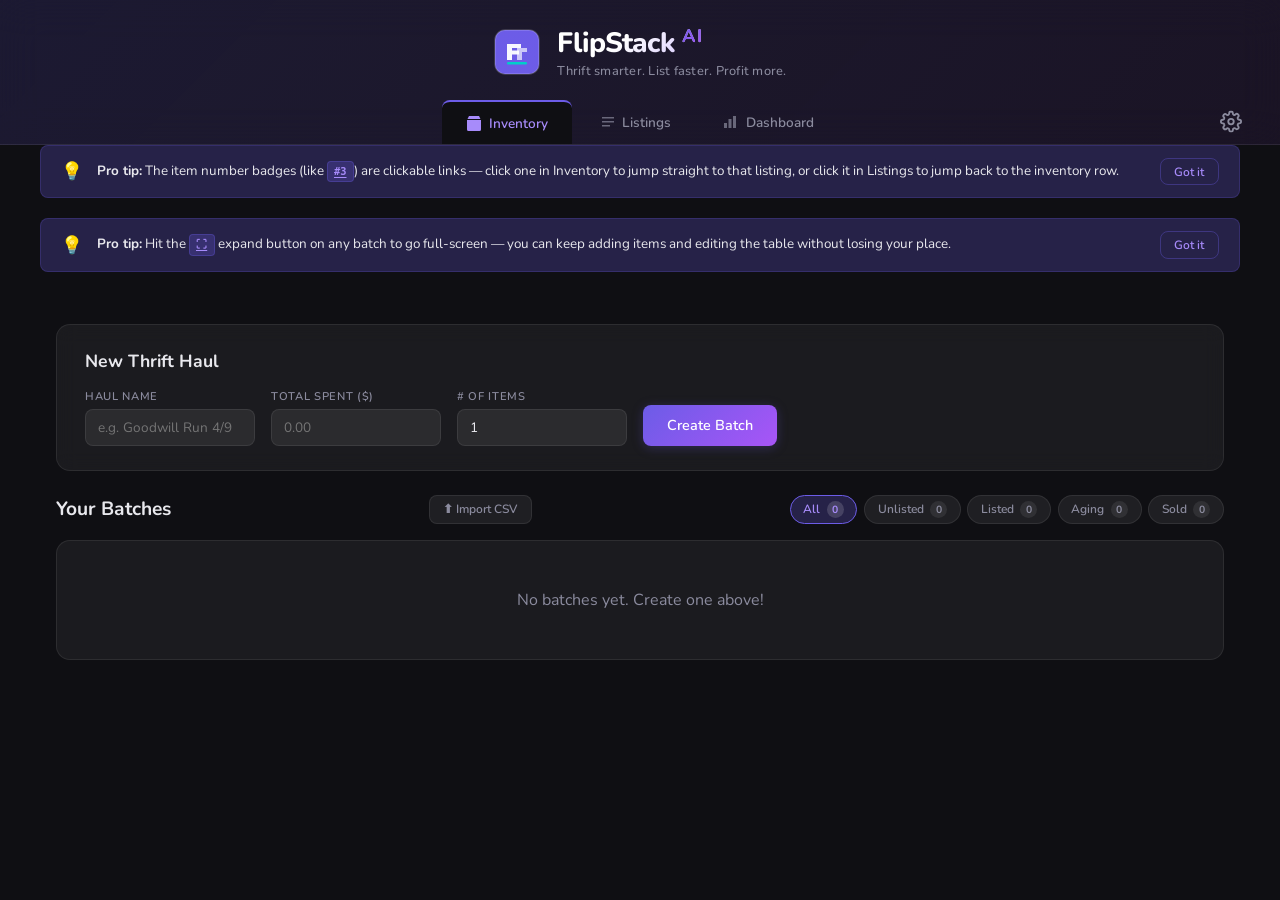
==== commit 23a5fcf7: "your commit message here" ====
--- a/templates/index.html
+++ b/templates/index.html
@@ -93,16 +93,12 @@
                     </div>
                     <button class="btn btn-accent" id="create-batch-btn">Create Batch</button>
                 </div>
-                <!-- Success callout after batch creation -->
-                <div class="batch-created-callout" id="batch-created-callout" hidden>
-                    <p>Batch created! Ready to upload items.</p>
-                    <button class="btn btn-accent" id="go-to-listings-btn">Go to Listings &rarr;</button>
-                </div>
             </section>
 
             <section class="batches-section">
                 <div class="listings-section-header">
                     <h2>Your Batches</h2>
+                    <button class="btn btn-sm btn-ghost" id="open-import-btn" title="Import listings from a CSV file">⬆ Import CSV</button>
                     <div class="listing-filters" id="batch-filters">
                         <button class="filter-btn active" data-filter="all">All <span class="filter-count">0</span></button>
                         <button class="filter-btn" data-filter="unlisted">Unlisted <span class="filter-count">0</span></button>
@@ -181,17 +177,85 @@
         <!-- ==================== DASHBOARD TAB ==================== -->
         <div class="tab-content" id="tab-dashboard">
             <section class="dashboard-section">
-                <h2>Profit &amp; Loss Dashboard</h2>
-                <div class="summary-cards" id="summary-cards"></div>
-                <div class="drill-down-controls">
-                    <label>View by:</label>
-                    <select id="drill-down-select">
-                        <option value="batch">Batch</option>
-                        <option value="category">Category</option>
-                        <option value="item">Item</option>
+
+                <!-- Dashboard switcher -->
+                <div class="dashboard-switcher">
+                    <select id="dashboard-select" class="dashboard-select">
+                        <option value="pl">Profit &amp; Loss</option>
+                        <option value="ops">Operational</option>
                     </select>
                 </div>
-                <div class="drill-down-table" id="drill-down-table"></div>
+
+                <!-- ── P&L DASHBOARD ── -->
+                <div id="dash-pl">
+                    <div class="summary-cards" id="summary-cards"></div>
+
+                    <!-- Profit Over Time -->
+                    <div class="dashboard-timeline">
+                        <div class="tl-header">
+                            <h3>Profit Over Time</h3>
+                            <div class="tl-controls">
+                                <div class="tl-quick-group">
+                                    <button class="tl-quick active" data-range="ytd">YTD</button>
+                                    <button class="tl-quick" data-range="mtd">MTD</button>
+                                    <button class="tl-quick" data-range="30d">Last 30d</button>
+                                    <button class="tl-quick" data-range="today">Today</button>
+                                    <button class="tl-quick" data-range="all">All Time</button>
+                                </div>
+                                <div class="tl-date-range">
+                                    <input type="date" id="tl-from" title="From date">
+                                    <span class="tl-date-sep">–</span>
+                                    <input type="date" id="tl-to" title="To date">
+                                </div>
+                                <div class="tl-gran-group">
+                                    <button class="tl-gran" data-gran="day">Day</button>
+                                    <button class="tl-gran active" data-gran="month">Month</button>
+                                    <button class="tl-gran" data-gran="year">Year</button>
+                                </div>
+                            </div>
+                        </div>
+                        <div id="timeline-summary"></div>
+                        <div id="timeline-chart"></div>
+                    </div>
+
+                    <!-- P&L drill-down table -->
+                    <div class="drill-down-controls" style="margin-top:2rem">
+                        <label>Break down by:</label>
+                        <select id="drill-down-select">
+                            <option value="batch">Batch</option>
+                            <option value="category">Category</option>
+                            <option value="item">Item</option>
+                        </select>
+                    </div>
+                    <div class="drill-down-table" id="drill-down-table"></div>
+                </div>
+
+                <!-- ── OPERATIONAL DASHBOARD ── -->
+                <div id="dash-ops" hidden>
+                    <div class="summary-cards" id="ops-summary-cards"></div>
+
+                    <!-- Aging listings -->
+                    <div class="ops-panel">
+                        <div class="ops-panel-header">
+                            <h3>Aging Listings</h3>
+                            <span class="muted" id="ops-aging-hint"></span>
+                        </div>
+                        <div id="ops-aging-table"></div>
+                    </div>
+
+                    <!-- Breakdown by batch / category -->
+                    <div class="ops-panel" style="margin-top:1.5rem">
+                        <div class="ops-panel-header">
+                            <h3>Sell-Through by</h3>
+                            <select id="ops-breakdown-select" class="dashboard-select">
+                                <option value="batch">Batch</option>
+                                <option value="category">Category</option>
+                            </select>
+                        </div>
+                        <div id="ops-breakdown-table"></div>
+                    </div>
+                </div>
+
             </section>
         </div>
 
@@ -260,6 +324,16 @@
                             <input type="number" id="undo-timer-input" min="2" max="30" value="5" style="width:90px;">
                             <span class="muted">seconds</span>
                             <button class="btn btn-sm btn-accent" id="save-undo-timer-btn">Save</button>
+                        </div>
+                    </div>
+                    <!-- Bulk Mode Gap -->
+                    <div class="settings-group">
+                        <h3>Bulk Mode Gap</h3>
+                        <p class="muted">Photos taken within this time window of each other are treated as the same clothing item in Bulk Mode.</p>
+                        <div class="aging-row">
+                            <input type="number" id="bulk-gap-input" min="5" max="600" value="90" style="width:90px;">
+                            <span class="muted">seconds</span>
+                            <button class="btn btn-sm btn-accent" id="save-bulk-gap-btn">Save</button>
                         </div>
                     </div>
                     <!-- Pinterest -->
@@ -360,6 +434,76 @@
         </div>
     </div>
 
+    <!-- ── CSV IMPORT MODAL ── -->
+    <div id="import-modal" class="modal-backdrop" hidden>
+        <div class="modal-card import-modal-card" role="dialog" aria-modal="true" aria-labelledby="import-modal-title">
+            <div class="modal-header">
+                <h2 id="import-modal-title">Import from CSV</h2>
+                <button class="modal-close" id="import-modal-close">&times;</button>
+            </div>
+            <div class="modal-body" id="import-modal-body">
+
+                <!-- Step 1: pick file -->
+                <div id="import-step-1">
+                    <p class="import-hint">
+                        In Google Sheets: <strong>File → Download → Comma Separated Values (.csv)</strong>, then upload it here.
+                    </p>
+                    <div class="modal-field">
+                        <label for="import-file">CSV File</label>
+                        <input type="file" id="import-file" accept=".csv" class="modal-input">
+                    </div>
+                    <div class="modal-field">
+                        <label for="import-batch-override">Assign all rows to a batch (optional)</label>
+                        <select id="import-batch-override" class="modal-input">
+                            <option value="">— Use "Batch" column from CSV —</option>
+                        </select>
+                    </div>
+                </div>
+
+                <!-- Step 2: column mapping -->
+                <div id="import-step-2" hidden>
+                    <p class="import-hint" id="import-row-hint"></p>
+                    <div class="import-mapping-wrap">
+                        <table class="import-mapping-table">
+                            <thead><tr><th>App Field</th><th>CSV Column</th><th>Sample Value</th></tr></thead>
+                            <tbody id="import-mapping-body"></tbody>
+                        </table>
+                    </div>
+                    <div class="import-preview-wrap" id="import-preview-wrap"></div>
+                </div>
+
+                <!-- Step 3: result -->
+                <div id="import-step-3" hidden>
+                    <div id="import-result"></div>
+                </div>
+
+            </div>
+            <div class="modal-footer">
+                <button class="btn btn-ghost" id="import-modal-cancel">Cancel</button>
+                <button class="btn btn-accent" id="import-modal-action" disabled>Next: Map Columns →</button>
+            </div>
+        </div>
+    </div>
+
+    <div id="no-photo-modal" class="modal-backdrop" hidden>
+        <div class="modal-card" role="dialog" aria-modal="true" aria-labelledby="no-photo-modal-title">
+            <div class="modal-header">
+                <h2 id="no-photo-modal-title">Add Item Without Photo</h2>
+                <button class="modal-close" id="no-photo-modal-close" aria-label="Close">&times;</button>
+            </div>
+            <div class="modal-body">
+                <div class="modal-field">
+                    <label for="no-photo-name-input">Item Name</label>
+                    <input type="text" id="no-photo-name-input" class="modal-input" placeholder="e.g. Levi's 501 Jeans">
+                </div>
+            </div>
+            <div class="modal-footer">
+                <button class="btn btn-ghost" id="no-photo-modal-cancel">Cancel</button>
+                <button class="btn btn-accent" id="no-photo-modal-confirm">Create Listing</button>
+            </div>
+        </div>
+    </div>
+
     <div id="toast" class="toast" hidden></div>
     <script src="/static/app.js"></script>
 </body>
--- a/static/style.css
+++ b/static/style.css
@@ -866,6 +866,26 @@
 .batch-table-actions { display: flex; justify-content: flex-end; padding-top: 0.75rem; }
 .batch-empty-items { padding: 1.5rem; text-align: center; }
 
+/* === DASHBOARD SWITCHER === */
+.dashboard-switcher { margin-bottom: 1.75rem; }
+.dashboard-select {
+    padding: 0.5rem 2rem 0.5rem 0.85rem;
+    background: var(--bg-card);
+    border: 1px solid var(--border);
+    border-radius: var(--radius-sm);
+    color: var(--text);
+    font-size: 1rem;
+    font-weight: 700;
+    font-family: var(--font);
+    cursor: pointer;
+    appearance: none;
+    -webkit-appearance: none;
+    background-image: url("data:image/svg+xml,%3Csvg xmlns='http://www.w3.org/2000/svg' width='12' height='12' viewBox='0 0 12 12'%3E%3Cpath fill='%2394a3b8' d='M6 8L1 3h10z'/%3E%3C/svg%3E");
+    background-repeat: no-repeat;
+    background-position: right 0.7rem center;
+}
+.dashboard-select:focus { outline: none; border-color: var(--accent); }
+
 /* === DASHBOARD === */
 .summary-cards { display: grid; grid-template-columns: repeat(auto-fit, minmax(180px, 1fr)); gap: 1rem; margin-bottom: 2rem; }
 .summary-card {
@@ -906,6 +926,213 @@
 .pl-table tr:hover { background: rgba(255,255,255,0.02); }
 .pl-value.positive { color: var(--green); font-weight: 600; }
 .pl-value.negative { color: var(--red); font-weight: 600; }
+.pl-pagination {
+    display: flex; align-items: center; justify-content: center;
+    gap: 1rem; padding: 0.75rem 1rem;
+    border-top: 1px solid var(--border);
+    background: var(--bg-card);
+}
+.pl-page-info { font-size: 0.82rem; color: var(--text-muted); }
+.pl-pagination .btn[disabled] { opacity: 0.35; cursor: default; pointer-events: none; }
+
+/* === DASHBOARD TIMELINE === */
+.dashboard-timeline {
+    margin-top: 2rem;
+    background: var(--bg-card);
+    border: 1px solid var(--border);
+    border-radius: var(--radius);
+    padding: 1.25rem 1.5rem 1.5rem;
+}
+.tl-header {
+    display: flex;
+    align-items: flex-start;
+    justify-content: space-between;
+    gap: 1rem;
+    flex-wrap: wrap;
+    margin-bottom: 1.25rem;
+}
+.tl-header h3 {
+    font-size: 1rem;
+    font-weight: 700;
+    margin: 0;
+    padding-top: 0.3rem;
+    white-space: nowrap;
+}
+.tl-controls {
+    display: flex;
+    align-items: center;
+    gap: 0.6rem;
+    flex-wrap: wrap;
+}
+.tl-quick-group, .tl-gran-group {
+    display: flex;
+    background: var(--bg-input);
+    border: 1px solid var(--border);
+    border-radius: var(--radius-sm);
+    padding: 2px;
+    gap: 2px;
+}
+.tl-quick, .tl-gran {
+    padding: 0.28rem 0.6rem;
+    font-size: 0.74rem;
+    font-weight: 600;
+    background: transparent;
+    border: none;
+    border-radius: calc(var(--radius-sm) - 2px);
+    color: var(--text-muted);
+    cursor: pointer;
+    transition: background 0.15s, color 0.15s;
+    white-space: nowrap;
+    font-family: var(--font);
+}
+.tl-quick:hover, .tl-gran:hover { background: rgba(255,255,255,0.07); color: var(--text); }
+.tl-quick.active, .tl-gran.active { background: var(--accent); color: #fff; }
+.tl-date-range { display: flex; align-items: center; gap: 0.35rem; }
+.tl-date-range input[type="date"] {
+    padding: 0.28rem 0.5rem;
+    background: var(--bg-input);
+    border: 1px solid var(--border);
+    border-radius: var(--radius-sm);
+    color: var(--text);
+    font-size: 0.76rem;
+    font-family: var(--font);
+    cursor: pointer;
+}
+.tl-date-range input[type="date"]:focus { outline: none; border-color: var(--accent); }
+.tl-date-sep { color: var(--text-muted); font-size: 0.85rem; }
+
+.tl-summary {
+    display: flex;
+    gap: 0.75rem;
+    margin-bottom: 1.25rem;
+    flex-wrap: wrap;
+}
+.tl-stat {
+    flex: 1;
+    min-width: 110px;
+    background: var(--bg-input);
+    border: 1px solid var(--border);
+    border-radius: var(--radius-sm);
+    padding: 0.6rem 0.85rem;
+    text-align: center;
+}
+.tl-stat-label {
+    font-size: 0.62rem;
+    font-weight: 600;
+    color: var(--text-muted);
+    text-transform: uppercase;
+    letter-spacing: 0.06em;
+    margin-bottom: 0.25rem;
+}
+.tl-stat-val { font-size: 1.1rem; font-weight: 700; }
+.tl-stat.positive { border-color: rgba(34,197,94,0.35); }
+.tl-stat.positive .tl-stat-val { color: var(--green); }
+.tl-stat.negative { border-color: rgba(239,68,68,0.35); }
+.tl-stat.negative .tl-stat-val { color: var(--red); }
+
+.tl-chart-wrap { width: 100%; overflow-x: auto; }
+.tl-chart-svg  { width: 100%; min-width: 380px; display: block; }
+.tl-bar rect   { transition: opacity 0.15s; }
+.tl-bar:hover rect { opacity: 1 !important; }
+
+/* === OPERATIONAL DASHBOARD === */
+.ops-panel {
+    background: var(--bg-card);
+    border: 1px solid var(--border);
+    border-radius: var(--radius);
+    overflow: hidden;
+}
+.ops-panel-header {
+    display: flex;
+    align-items: center;
+    gap: 0.75rem;
+    padding: 0.9rem 1.25rem;
+    border-bottom: 1px solid var(--border);
+    background: rgba(255,255,255,0.02);
+    flex-wrap: wrap;
+}
+.ops-panel-header h3 { font-size: 0.95rem; font-weight: 700; margin: 0; white-space: nowrap; }
+.ops-panel-header .muted { font-size: 0.78rem; }
+.ops-panel .pl-table { border: none; border-radius: 0; }
+
+.card-sub { font-size: 0.7rem; font-weight: 500; color: var(--text-muted); }
+
+/* Aging days badge */
+.days-badge {
+    display: inline-block;
+    padding: 0.2rem 0.5rem;
+    border-radius: 999px;
+    font-size: 0.75rem;
+    font-weight: 700;
+}
+.days-badge-warn     { background: rgba(251,191,36,0.15); color: #f59e0b; border: 1px solid rgba(251,191,36,0.3); }
+.days-badge-critical { background: rgba(239,68,68,0.12);  color: var(--red); border: 1px solid rgba(239,68,68,0.3); }
+
+/* Aging count pill in breakdown table */
+.ops-aging-pill {
+    display: inline-block;
+    padding: 0.15rem 0.5rem;
+    border-radius: 999px;
+    font-size: 0.75rem;
+    font-weight: 700;
+    background: rgba(239,68,68,0.12);
+    color: var(--red);
+    border: 1px solid rgba(239,68,68,0.3);
+}
+
+/* Sell-through progress bar */
+.sell-thru-bar-wrap {
+    display: flex;
+    align-items: center;
+    gap: 0.5rem;
+    width: 120px;        /* fixed width so bar never bleeds into next column */
+}
+.sell-thru-track {
+    flex: 1;             /* track fills the wrap, bar fills % of track */
+    height: 6px;
+    border-radius: 3px;
+    background: var(--border);
+    overflow: hidden;
+    min-width: 0;
+}
+.sell-thru-bar {
+    height: 100%;
+    border-radius: 3px;
+    background: var(--accent);
+    transition: width 0.3s;
+    min-width: 2px;
+}
+.sell-thru-label { font-size: 0.78rem; color: var(--text-muted); white-space: nowrap; flex-shrink: 0; }
+
+/* === CSV IMPORT MODAL === */
+.import-modal-card { max-width: 780px; width: 95vw; }
+.import-hint {
+    font-size: 0.83rem; color: var(--text-muted);
+    background: rgba(255,255,255,0.04); border: 1px solid var(--border);
+    border-radius: var(--radius-sm); padding: 0.6rem 0.85rem;
+    margin-bottom: 1rem; line-height: 1.5;
+}
+.import-mapping-wrap { overflow-x: auto; margin-bottom: 1rem; }
+.import-mapping-table { width: 100%; border-collapse: collapse; font-size: 0.83rem; }
+.import-mapping-table th {
+    text-align: left; padding: 0.4rem 0.6rem; font-size: 0.68rem; font-weight: 600;
+    color: var(--text-muted); text-transform: uppercase; letter-spacing: 0.05em;
+    border-bottom: 1px solid var(--border);
+}
+.import-mapping-table td { padding: 0.3rem 0.6rem; border-bottom: 1px solid rgba(255,255,255,0.04); }
+.import-mapping-table tr:last-child td { border-bottom: none; }
+.import-field-label { font-weight: 500; white-space: nowrap; }
+.import-col-select { padding: 0.25rem 0.5rem; font-size: 0.8rem; width: 100%; }
+.import-sample { color: var(--text-muted); font-size: 0.78rem; max-width: 180px; overflow: hidden; text-overflow: ellipsis; white-space: nowrap; }
+.req { color: var(--red); }
+.import-preview-scroll { overflow-x: auto; max-height: 160px; overflow-y: auto; }
+.import-preview-table { font-size: 0.75rem; }
+.import-preview-table th, .import-preview-table td { white-space: nowrap; padding: 0.3rem 0.6rem; }
+.import-result-icon { font-size: 2.5rem; text-align: center; margin-bottom: 0.5rem; }
+.import-result-msg { text-align: center; font-size: 1rem; margin-bottom: 1rem; }
+.import-errors { font-size: 0.78rem; color: var(--text-muted); margin-top: 0.5rem; }
+.import-errors ul { margin: 0.5rem 0 0 1rem; padding: 0; }
+.import-errors li { margin-bottom: 0.2rem; }
 
 /* === TOAST === */
 .toast {
@@ -1109,8 +1336,154 @@
 
 .inline-upload-actions {
     display: flex;
+    flex-direction: column;
+    gap: 0.6rem;
+}
+.inline-upload-btns {
+    display: flex;
     gap: 0.5rem;
     align-items: center;
+}
+
+/* Bulk mode toggle row */
+.bulk-mode-row {
+    display: inline-flex;
+    align-items: center;
+    gap: 0.55rem;
+    cursor: pointer;
+    user-select: none;
+    font-size: 0.82rem;
+    color: var(--text-muted);
+}
+.bulk-mode-row:hover { color: var(--text); }
+.bulk-mode-hint { font-size: 0.78rem; opacity: 0.7; }
+
+/* Toggle switch */
+.toggle-switch {
+    position: relative;
+    display: inline-block;
+    width: 36px;
+    height: 20px;
+    flex-shrink: 0;
+}
+.toggle-switch input { opacity: 0; width: 0; height: 0; position: absolute; }
+.toggle-slider {
+    position: absolute;
+    inset: 0;
+    background: var(--bg-sidebar);
+    border: 1px solid var(--border);
+    border-radius: 20px;
+    transition: background 0.2s, border-color 0.2s;
+    cursor: pointer;
+}
+.toggle-slider::before {
+    content: "";
+    position: absolute;
+    height: 14px;
+    width: 14px;
+    left: 2px;
+    top: 2px;
+    background: var(--text-muted);
+    border-radius: 50%;
+    transition: transform 0.2s, background 0.2s;
+}
+.toggle-switch input:checked + .toggle-slider {
+    background: var(--accent);
+    border-color: var(--accent);
+}
+.toggle-switch input:checked + .toggle-slider::before {
+    transform: translateX(16px);
+    background: #fff;
+}
+.toggle-switch input:focus-visible + .toggle-slider {
+    outline: 2px solid var(--accent);
+    outline-offset: 2px;
+}
+
+/* === BULK REVIEW PANEL === */
+.bulk-review-panel {
+    border-top: 1px solid var(--border);
+    padding: 1rem 1.25rem 1.25rem;
+    display: flex;
+    flex-direction: column;
+    gap: 0.85rem;
+}
+.brp-header {
+    font-size: 0.83rem;
+    color: var(--text-muted);
+}
+.brp-header strong { color: var(--text); }
+.brp-list {
+    display: flex;
+    flex-direction: column;
+    gap: 0.5rem;
+}
+.brp-row {
+    display: flex;
+    align-items: flex-start;
+    gap: 0.75rem;
+    padding: 0.5rem 0.6rem;
+    border: 1.5px solid var(--border);
+    border-radius: var(--radius-sm);
+    background: var(--bg-sidebar);
+    min-height: 68px;
+    transition: border-color 0.15s, background 0.15s;
+}
+.brp-row.drag-over {
+    border-color: var(--accent);
+    background: var(--accent-glow);
+}
+.brp-label {
+    font-size: 0.78rem;
+    font-weight: 600;
+    color: var(--text-muted);
+    white-space: nowrap;
+    padding-top: 0.35rem;
+    min-width: 52px;
+}
+.brp-photos {
+    display: flex;
+    flex-wrap: wrap;
+    gap: 0.4rem;
+    flex: 1;
+}
+.brp-photo-wrap {
+    cursor: grab;
+    border-radius: var(--radius-sm);
+    border: 2px solid transparent;
+    transition: opacity 0.15s, border-color 0.15s;
+    line-height: 0;
+}
+.brp-photo-wrap:hover { border-color: var(--accent); }
+.brp-photo-wrap.dragging { opacity: 0.35; }
+.brp-photo {
+    width: 56px;
+    height: 56px;
+    object-fit: cover;
+    border-radius: calc(var(--radius-sm) - 2px);
+    display: block;
+    pointer-events: none;
+}
+.brp-actions {
+    display: flex;
+    gap: 0.5rem;
+}
+.brp-new-item {
+    border-style: dashed;
+    opacity: 0.6;
+    transition: opacity 0.15s, border-color 0.15s, background 0.15s;
+}
+.brp-new-item.drag-over {
+    opacity: 1;
+    border-color: var(--accent);
+    background: var(--accent-glow);
+}
+.brp-new-label { font-style: italic; }
+.brp-new-hint {
+    font-size: 0.75rem;
+    color: var(--text-muted);
+    align-self: center;
+    font-style: italic;
 }
 
 /* === FIRST-TIME LINK HINT BANNER === */
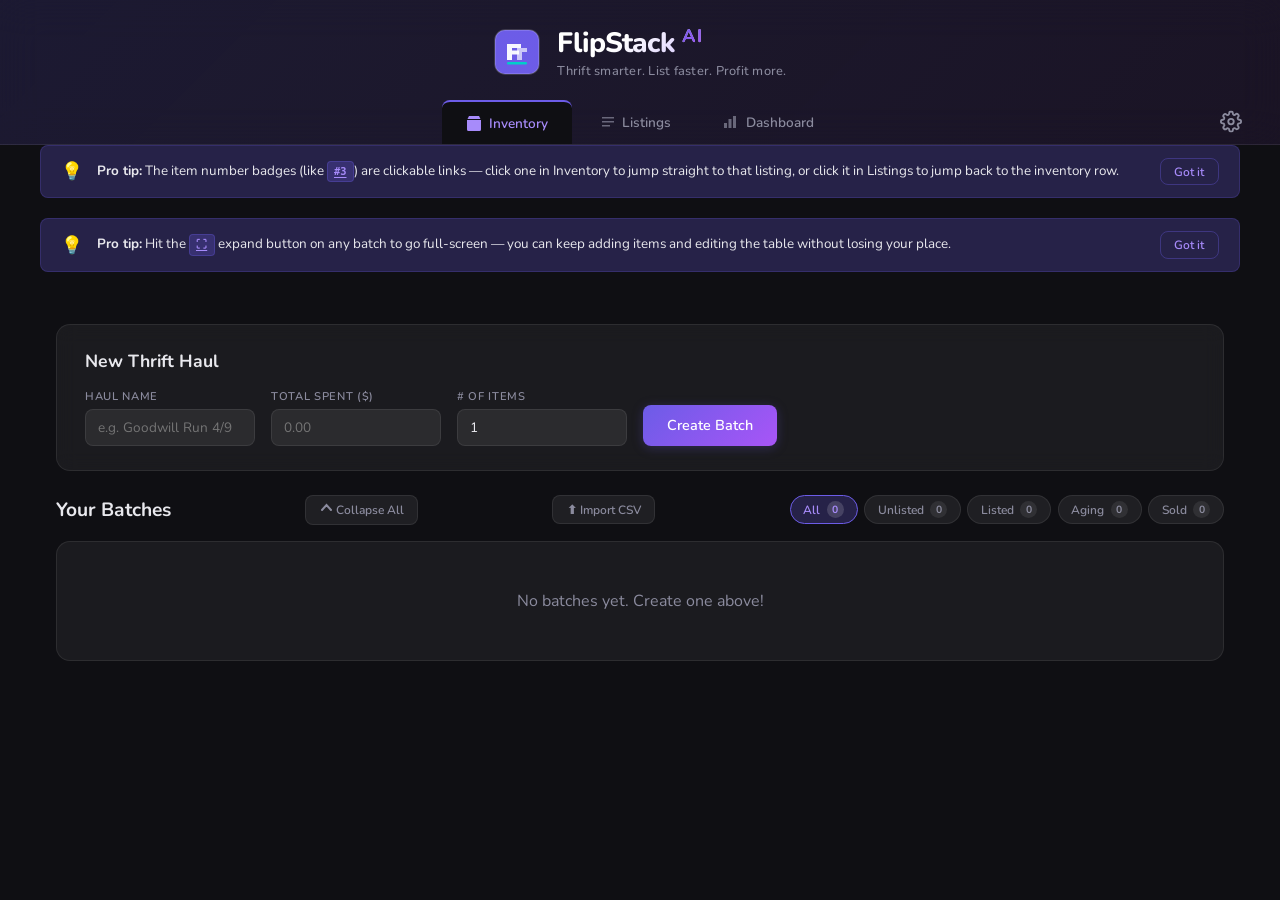
==== commit 787c7eda: "add collapse all button to Your Batches" ====
--- a/templates/index.html
+++ b/templates/index.html
@@ -98,6 +98,10 @@
             <section class="batches-section">
                 <div class="listings-section-header">
                     <h2>Your Batches</h2>
+                    <button class="btn btn-sm btn-ghost" id="collapse-batches-btn" title="Collapse all batch cards">
+                        <svg width="13" height="13" viewBox="0 0 13 13" fill="none" stroke="currentColor" stroke-width="2" stroke-linecap="round"><polyline id="collapse-icon-poly" points="2,9 6.5,4 11,9"/></svg>
+                        <span id="collapse-btn-label">Collapse All</span>
+                    </button>
                     <button class="btn btn-sm btn-ghost" id="open-import-btn" title="Import listings from a CSV file">⬆ Import CSV</button>
                     <div class="listing-filters" id="batch-filters">
                         <button class="filter-btn active" data-filter="all">All <span class="filter-count">0</span></button>
--- a/static/style.css
+++ b/static/style.css
@@ -647,6 +647,10 @@
 
 .batch-card { overflow: hidden; }
 
+/* Collapse-all: hide everything inside the card except the header */
+.batch-card.body-collapsed > *:not(.batch-card-header) { display: none !important; }
+.batch-card.body-collapsed { border-radius: var(--radius); }
+
 /* Full-screen expand */
 .batch-card.expanded {
     position: fixed;
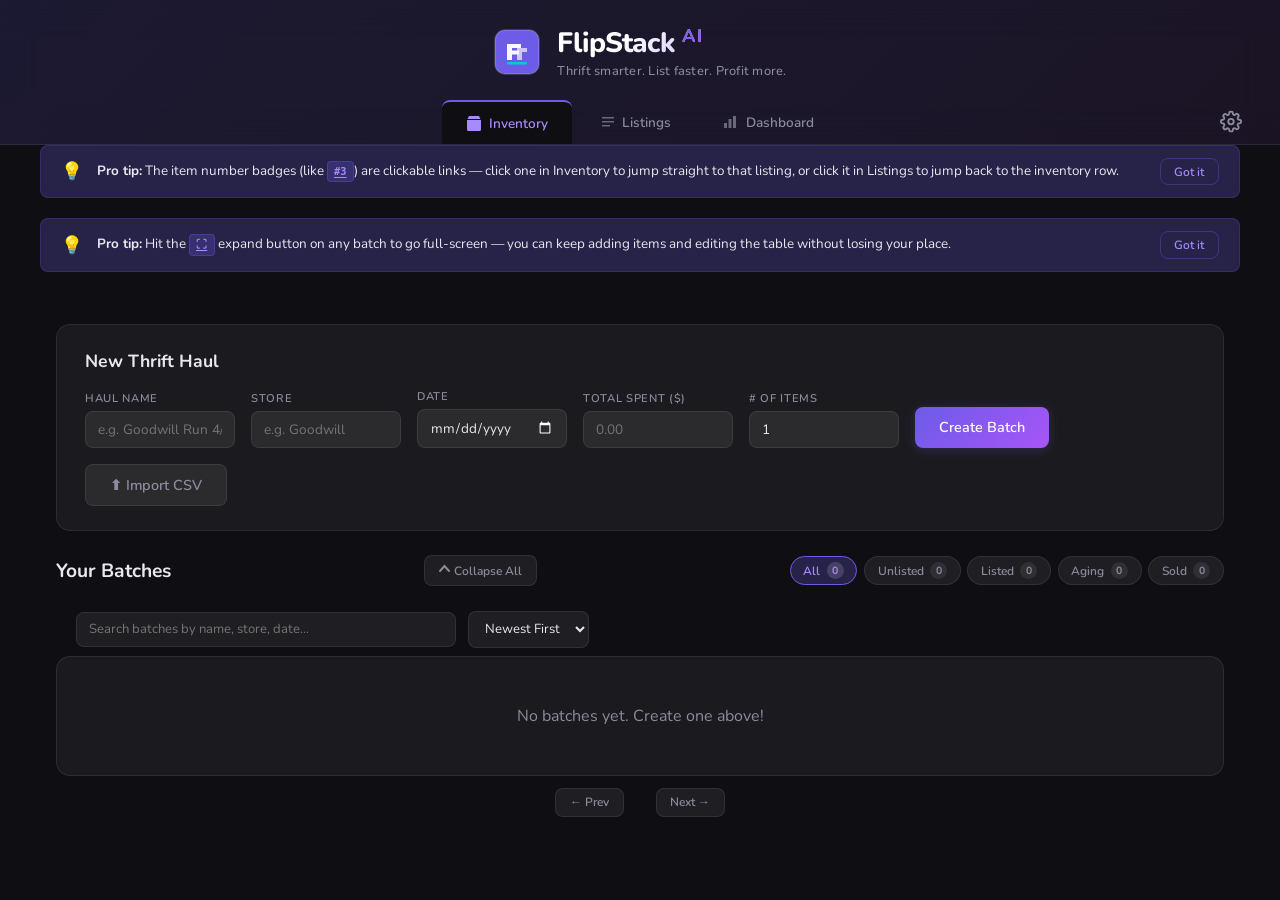
==== commit 24bc6f3f: "add sort and filtering" ====
--- a/templates/index.html
+++ b/templates/index.html
@@ -84,6 +84,14 @@
                         <input type="text" id="batch-name" placeholder="e.g. Goodwill Run 4/9">
                     </div>
                     <div class="batch-field">
+                        <label>Store</label>
+                        <input type="text" id="batch-store" placeholder="e.g. Goodwill">
+                    </div>
+                    <div class="batch-field">
+                        <label>Date</label>
+                        <input type="date" id="batch-date">
+                    </div>
+                    <div class="batch-field">
                         <label>Total Spent ($)</label>
                         <input type="number" id="batch-total" step="0.01" min="0" placeholder="0.00">
                     </div>
@@ -92,6 +100,7 @@
                         <input type="number" id="batch-count" step="1" min="1" value="1" placeholder="1">
                     </div>
                     <button class="btn btn-accent" id="create-batch-btn">Create Batch</button>
+                    <button class="btn btn-ghost" id="open-import-btn" title="Import listings from a CSV file">⬆ Import CSV</button>
                 </div>
             </section>
 
@@ -102,7 +111,6 @@
                         <svg width="13" height="13" viewBox="0 0 13 13" fill="none" stroke="currentColor" stroke-width="2" stroke-linecap="round"><polyline id="collapse-icon-poly" points="2,9 6.5,4 11,9"/></svg>
                         <span id="collapse-btn-label">Collapse All</span>
                     </button>
-                    <button class="btn btn-sm btn-ghost" id="open-import-btn" title="Import listings from a CSV file">⬆ Import CSV</button>
                     <div class="listing-filters" id="batch-filters">
                         <button class="filter-btn active" data-filter="all">All <span class="filter-count">0</span></button>
                         <button class="filter-btn" data-filter="unlisted">Unlisted <span class="filter-count">0</span></button>
@@ -111,8 +119,24 @@
                         <button class="filter-btn" data-filter="sold">Sold <span class="filter-count">0</span></button>
                     </div>
                 </div>
+                <div class="batch-controls-row">
+                    <input type="search" id="batch-search" class="batch-search-input" placeholder="Search batches by name, store, date…">
+                    <select id="batch-sort-select" class="batch-sort-select">
+                        <option value="date-desc">Newest First</option>
+                        <option value="date-asc">Oldest First</option>
+                        <option value="store-asc">Store A→Z</option>
+                        <option value="store-desc">Store Z→A</option>
+                        <option value="name-asc">Name A→Z</option>
+                        <option value="name-desc">Name Z→A</option>
+                    </select>
+                </div>
                 <div id="batches-container">
                     <p class="empty-state" id="batches-empty">No batches yet. Create one above!</p>
+                </div>
+                <div id="batch-pagination" class="batch-pagination" hidden>
+                    <button class="btn btn-sm btn-ghost" id="batch-prev-btn">← Prev</button>
+                    <span id="batch-page-label" class="batch-page-label"></span>
+                    <button class="btn btn-sm btn-ghost" id="batch-next-btn">Next →</button>
                 </div>
             </section>
         </div>
@@ -414,6 +438,16 @@
                 </div>
                 <div class="modal-row">
                     <div class="modal-field">
+                        <label for="be-store">Store</label>
+                        <input type="text" id="be-store" class="modal-input" placeholder="e.g. Goodwill">
+                    </div>
+                    <div class="modal-field">
+                        <label for="be-date">Date</label>
+                        <input type="date" id="be-date" class="modal-input">
+                    </div>
+                </div>
+                <div class="modal-row">
+                    <div class="modal-field">
                         <label for="be-total">Total Spent ($)</label>
                         <div class="currency-wrap">
                             <span>$</span>
--- a/static/style.css
+++ b/static/style.css
@@ -622,8 +622,10 @@
 .batch-field label { font-size: 0.7rem; font-weight: 600; color: var(--text-muted); text-transform: uppercase; letter-spacing: 0.06em; }
 .batch-field input {
     padding: 0.5rem 0.75rem; background: var(--bg-input); border: 1px solid var(--border);
-    border-radius: var(--radius-sm); color: var(--text); font-size: 0.85rem; font-family: var(--font); width: 170px;
-}
+    border-radius: var(--radius-sm); color: var(--text); font-size: 0.85rem; font-family: var(--font);
+    width: 150px;
+}
+.batch-field input[type="date"] { width: 150px; color-scheme: dark; }
 .batch-field input:focus { outline: none; border-color: var(--accent); }
 
 .batch-created-callout {
@@ -650,6 +652,59 @@
 /* Collapse-all: hide everything inside the card except the header */
 .batch-card.body-collapsed > *:not(.batch-card-header) { display: none !important; }
 .batch-card.body-collapsed { border-radius: var(--radius); }
+
+/* Batch controls row (search + sort) */
+.batch-controls-row {
+    display: flex; gap: 0.75rem; align-items: center;
+    padding: 0.6rem 1.25rem 0.5rem;
+    flex-wrap: wrap;
+}
+.batch-search-input {
+    flex: 1; min-width: 200px; max-width: 380px;
+    padding: 0.45rem 0.75rem;
+    background: var(--bg-input); border: 1px solid var(--border);
+    border-radius: var(--radius-sm); color: var(--text);
+    font-size: 0.82rem; font-family: var(--font);
+}
+.batch-search-input:focus { outline: none; border-color: var(--accent); }
+.batch-sort-select {
+    padding: 0.45rem 0.75rem;
+    background: var(--bg-input); border: 1px solid var(--border);
+    border-radius: var(--radius-sm); color: var(--text);
+    font-size: 0.82rem; font-family: var(--font); cursor: pointer;
+}
+.batch-sort-select:focus { outline: none; border-color: var(--accent); }
+
+/* Batch pagination */
+.batch-pagination {
+    display: flex; align-items: center; justify-content: center; gap: 1rem;
+    padding: 0.75rem 1.25rem;
+}
+.batch-page-label { font-size: 0.8rem; color: var(--text-muted); }
+.batch-pagination .btn[disabled] { opacity: 0.35; cursor: default; pointer-events: none; }
+
+/* Batch card title row (name + meta tag) */
+.batch-title-row { display: flex; align-items: center; gap: 0.6rem; flex-wrap: wrap; margin-bottom: 0.5rem; }
+.batch-title-row h3 { margin-bottom: 0; }
+.batch-meta-tag {
+    font-size: 0.72rem; font-weight: 600; color: var(--text-muted);
+    background: var(--bg-input); border: 1px solid var(--border);
+    border-radius: 999px; padding: 0.15rem 0.6rem;
+    letter-spacing: 0.02em; white-space: nowrap;
+}
+
+/* Individual card collapse chevron button */
+.batch-card-chevron {
+    padding: 0.25rem 0.4rem;
+    color: var(--text-muted);
+}
+.batch-card-chevron:hover { color: var(--text); }
+
+/* Make header clickable (pointer) but only when not hovering a button */
+.batch-card-header { cursor: pointer; }
+.batch-card-header button,
+.batch-card-header input,
+.batch-card-header select { cursor: auto; }
 
 /* Full-screen expand */
 .batch-card.expanded {
@@ -688,7 +743,7 @@
 }
 
 .batch-card-header { display: flex; align-items: flex-start; justify-content: space-between; padding: 1.25rem; border-bottom: 1px solid var(--border); }
-.batch-info h3 { font-size: 1.05rem; margin-bottom: 0.5rem; font-weight: 700; }
+.batch-info h3 { font-size: 1.05rem; margin-bottom: 0; font-weight: 700; }
 .batch-stats { display: flex; flex-wrap: wrap; gap: 0.4rem 1.1rem; font-size: 0.8rem; color: var(--text-muted); }
 .batch-stats strong { color: var(--text); }
 .batch-stats .balanced { color: var(--green); }
@@ -1227,6 +1282,7 @@
     transition: border-color 0.15s;
 }
 .modal-input:focus { outline: none; border-color: var(--accent); }
+input[type="date"].modal-input { color-scheme: dark; }
 .modal-readonly {
     background: var(--bg-sidebar); border: 1px solid var(--border);
     border-radius: var(--radius-sm); padding: 0.5rem 0.65rem;
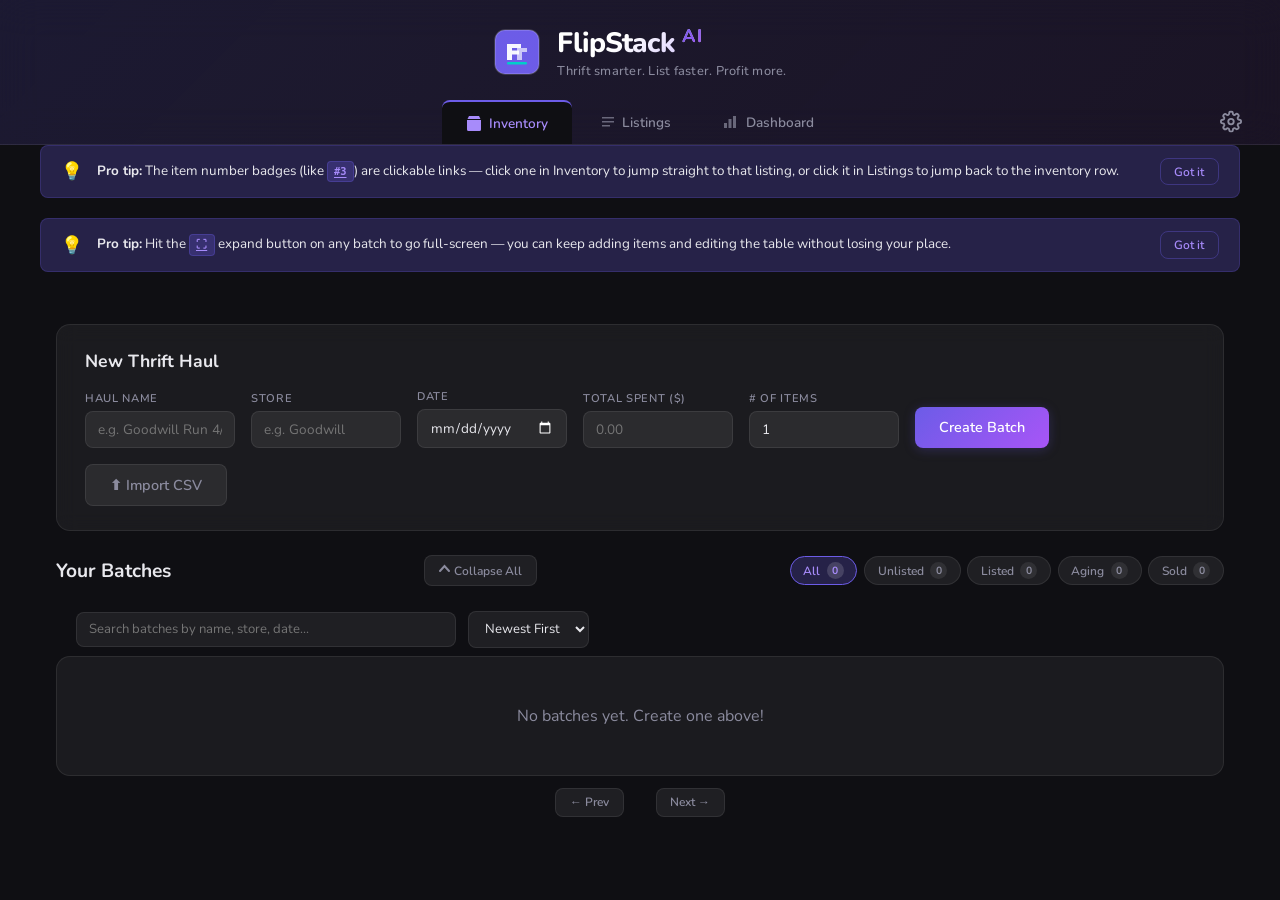
==== commit d6d0fce8: "fix import csv and add delete all data in settings" ====
--- a/templates/index.html
+++ b/templates/index.html
@@ -363,6 +363,12 @@
                             <span class="muted">seconds</span>
                             <button class="btn btn-sm btn-accent" id="save-bulk-gap-btn">Save</button>
                         </div>
+                    </div>
+                    <!-- Danger Zone -->
+                    <div class="settings-group settings-danger-zone">
+                        <h3>Danger Zone</h3>
+                        <p class="muted">Permanently delete all listings, photos, and batches. This cannot be undone.</p>
+                        <button class="btn btn-danger" id="open-nuke-btn">Delete All Data…</button>
                     </div>
                     <!-- Pinterest -->
                     <div class="settings-group">
@@ -424,6 +430,27 @@
         </datalist>
     </main>
 
+    <!-- ==================== NUKE CONFIRMATION MODAL ==================== -->
+    <div id="nuke-modal" class="modal-backdrop" hidden>
+        <div class="modal-card nuke-modal-card" role="dialog" aria-modal="true" aria-labelledby="nuke-modal-title">
+            <div class="modal-header nuke-modal-header">
+                <h2 id="nuke-modal-title">⚠️ Delete All Data</h2>
+                <button class="modal-close" id="nuke-modal-close" aria-label="Close">&times;</button>
+            </div>
+            <div class="modal-body">
+                <p class="nuke-warning">This will permanently delete <strong>every listing, photo, and batch</strong> in FlipStack. There is no undo.</p>
+                <p class="muted" style="margin-top:1rem;font-size:0.85rem">To confirm, type the following phrase exactly:</p>
+                <div class="nuke-phrase-box" id="nuke-phrase"></div>
+                <input type="text" id="nuke-confirm-input" class="nuke-confirm-input" placeholder="Type the phrase above…" autocomplete="off" spellcheck="false">
+                <p class="nuke-match-hint" id="nuke-match-hint"></p>
+            </div>
+            <div class="modal-footer">
+                <button class="btn btn-ghost" id="nuke-cancel-btn">Cancel</button>
+                <button class="btn btn-danger" id="nuke-confirm-btn" disabled>Delete Everything</button>
+            </div>
+        </div>
+    </div>
+
     <!-- ==================== BATCH EDIT MODAL ==================== -->
     <div id="batch-edit-modal" class="modal-backdrop" hidden>
         <div class="modal-card" role="dialog" aria-modal="true" aria-labelledby="batch-edit-title">
--- a/static/style.css
+++ b/static/style.css
@@ -287,6 +287,52 @@
 
 .settings-group { margin-bottom: 1.5rem; padding-top: 1rem; border-top: 1px solid var(--border); }
 .settings-group:first-child { border-top: none; padding-top: 0; }
+
+/* Danger zone settings group */
+.settings-danger-zone {
+    border-top: 1px solid rgba(255, 107, 107, 0.3);
+    background: rgba(255, 107, 107, 0.04);
+    border-radius: var(--radius-sm);
+    padding: 1rem;
+    margin-top: 2rem;
+}
+.settings-danger-zone h3 { color: var(--red); }
+
+/* Nuke confirmation modal */
+.nuke-modal-card { max-width: 480px; }
+.nuke-modal-header { border-bottom-color: rgba(255, 107, 107, 0.3); }
+.nuke-modal-header h2 { color: var(--red); }
+.nuke-warning {
+    background: rgba(255, 107, 107, 0.08);
+    border: 1px solid rgba(255, 107, 107, 0.25);
+    border-radius: var(--radius-sm);
+    padding: 0.75rem 1rem;
+    font-size: 0.88rem;
+    line-height: 1.5;
+}
+.nuke-phrase-box {
+    margin: 0.75rem 0 0.5rem;
+    padding: 0.65rem 1rem;
+    background: var(--bg-input);
+    border: 1px dashed var(--border);
+    border-radius: var(--radius-sm);
+    font-family: 'JetBrains Mono', 'Consolas', monospace;
+    font-size: 0.9rem;
+    color: var(--text);
+    letter-spacing: 0.01em;
+    user-select: all;
+}
+.nuke-confirm-input {
+    width: 100%; padding: 0.55rem 0.75rem; box-sizing: border-box;
+    background: var(--bg-input); border: 1px solid var(--border);
+    border-radius: var(--radius-sm); color: var(--text);
+    font-size: 0.88rem; font-family: var(--font);
+    transition: border-color 0.15s;
+}
+.nuke-confirm-input:focus { outline: none; border-color: var(--red); }
+.nuke-match-hint { font-size: 0.78rem; margin-top: 0.35rem; min-height: 1.1em; }
+.nuke-hint-ok  { color: var(--green); }
+.nuke-hint-bad { color: var(--red); }
 .settings-group h3 { font-size: 0.9rem; font-weight: 600; margin-bottom: 0.4rem; }
 .settings-group p { margin-bottom: 0.5rem; }
 .settings-group textarea {
@@ -922,7 +968,29 @@
     width: 16px; height: 16px; cursor: pointer; accent-color: var(--accent);
 }
 .item-name { max-width: 180px; overflow: hidden; text-overflow: ellipsis; white-space: nowrap; }
-.batch-table-actions { display: flex; justify-content: flex-end; padding-top: 0.75rem; }
+.batch-table-actions {
+    display: flex; align-items: center; justify-content: space-between;
+    gap: 0.75rem; padding-top: 0.75rem; flex-wrap: wrap;
+}
+
+/* Checkbox column — narrow, no padding waste */
+.bl-check-col { width: 32px; padding-left: 0.6rem !important; padding-right: 0.25rem !important; }
+
+/* Assign bar (shown when ≥1 item checked) */
+.bl-assign-bar {
+    display: flex; align-items: center; gap: 0.6rem; flex-wrap: wrap;
+}
+.bl-assign-bar[hidden] { display: none; }
+.bl-selected-count {
+    font-size: 0.8rem; color: var(--text-muted); white-space: nowrap;
+}
+.bl-assign-select {
+    padding: 0.35rem 0.6rem; font-size: 0.82rem;
+    background: var(--bg-input); border: 1px solid var(--border);
+    border-radius: var(--radius-sm); color: var(--text); font-family: var(--font);
+    min-width: 160px; cursor: pointer;
+}
+.bl-assign-select:focus { outline: none; border-color: var(--accent); }
 .batch-empty-items { padding: 1.5rem; text-align: center; }
 
 /* === DASHBOARD SWITCHER === */
